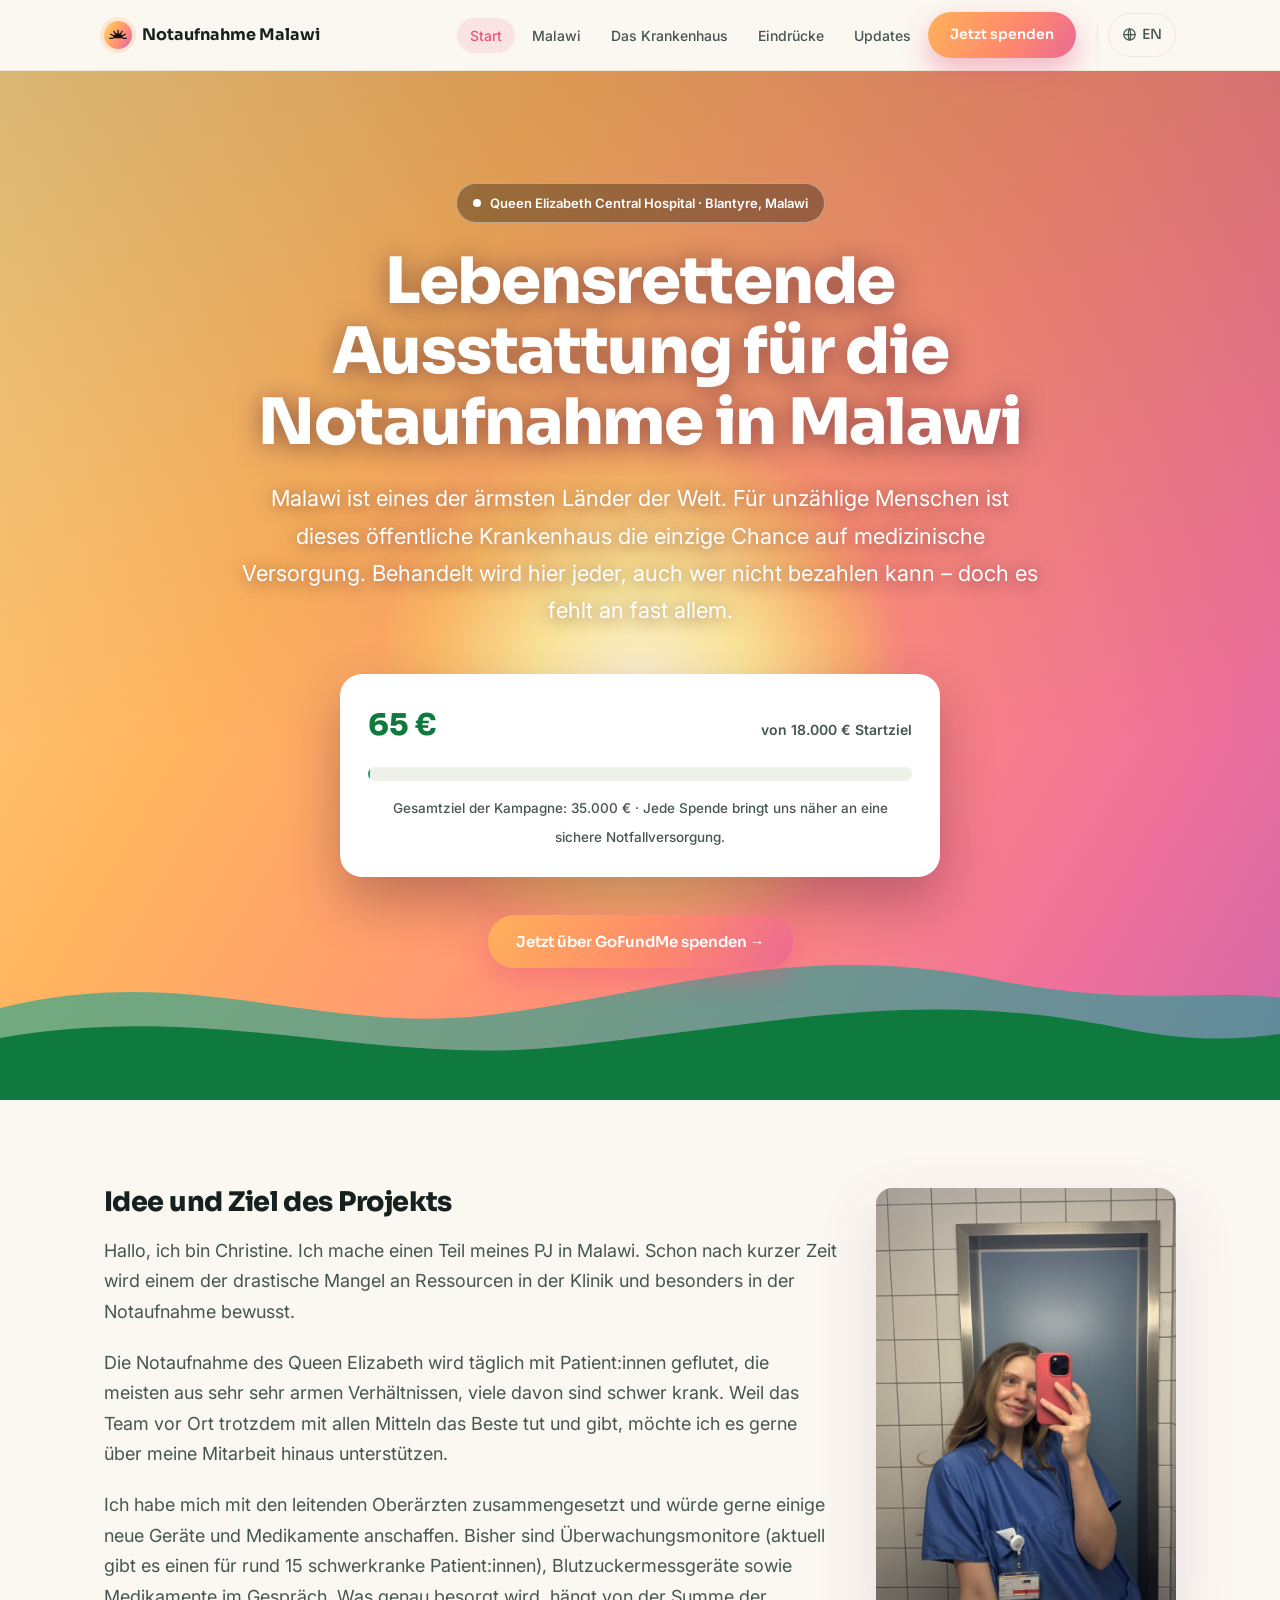
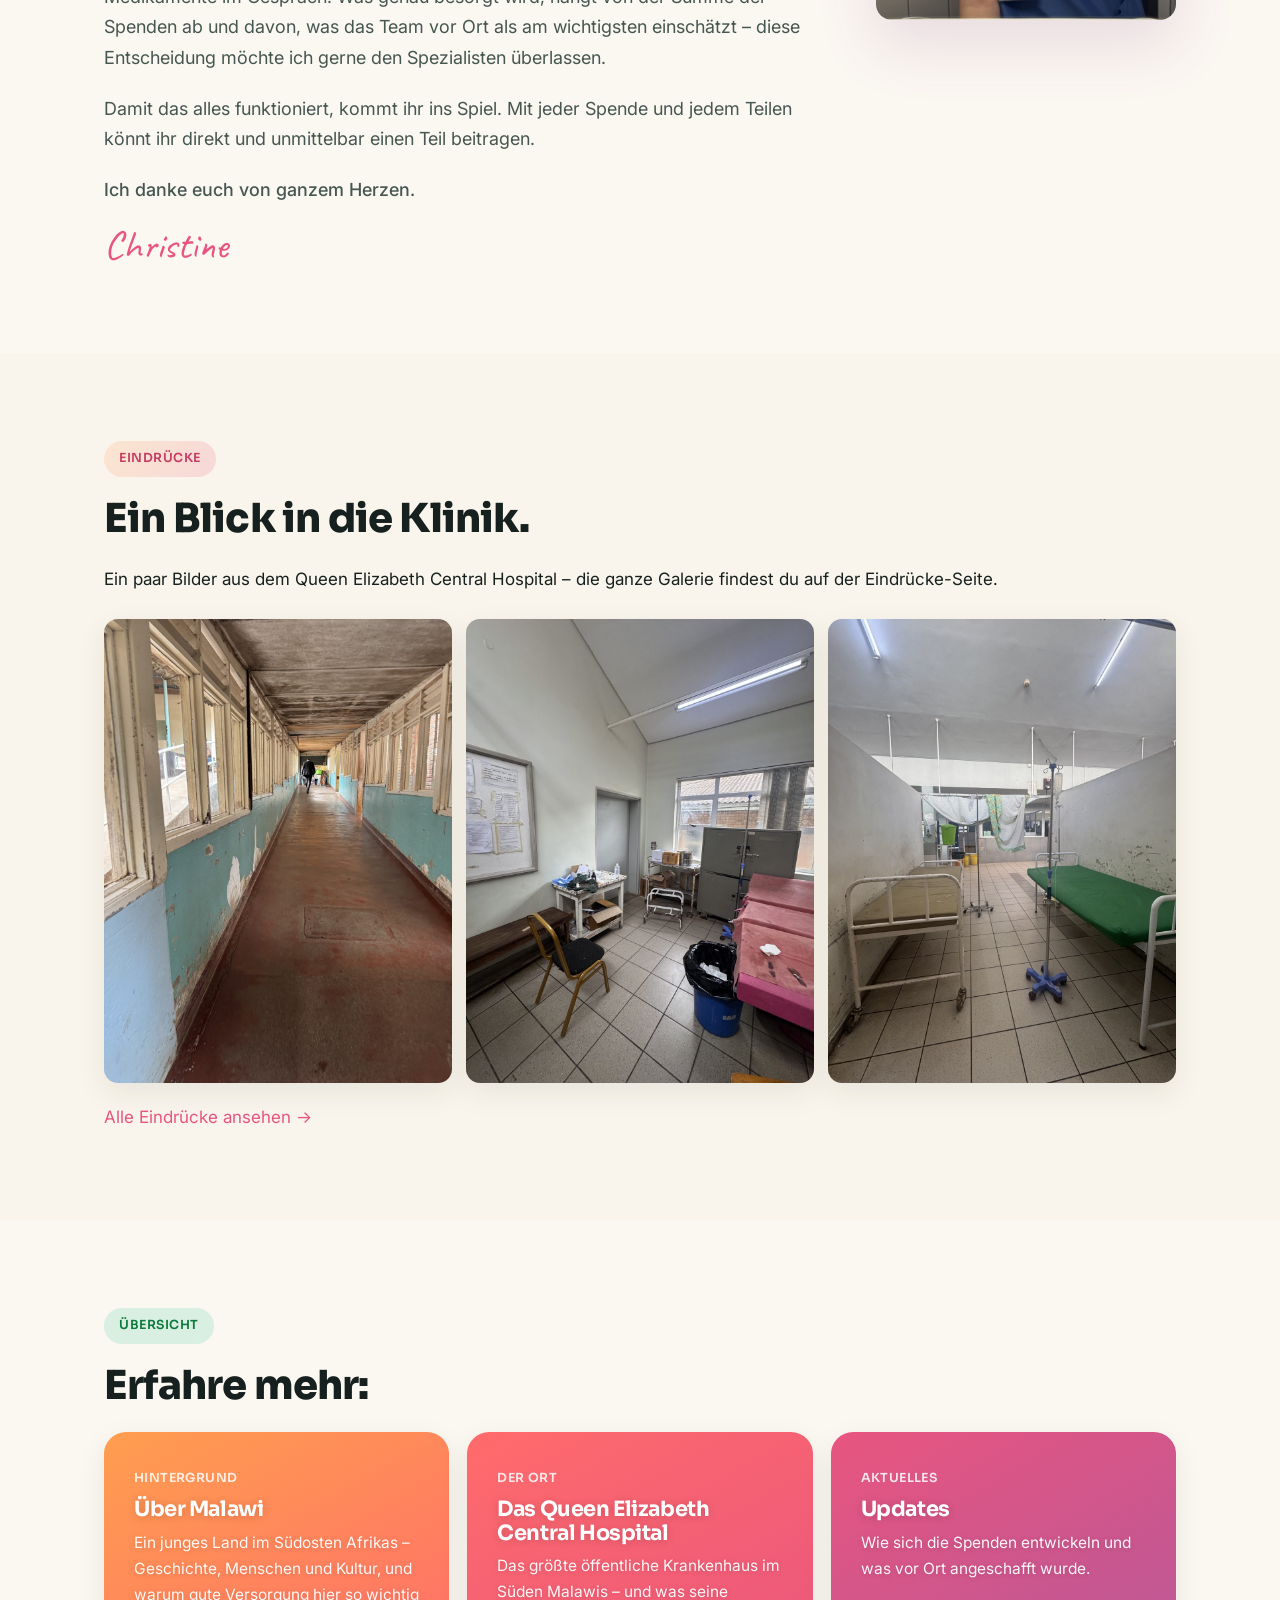
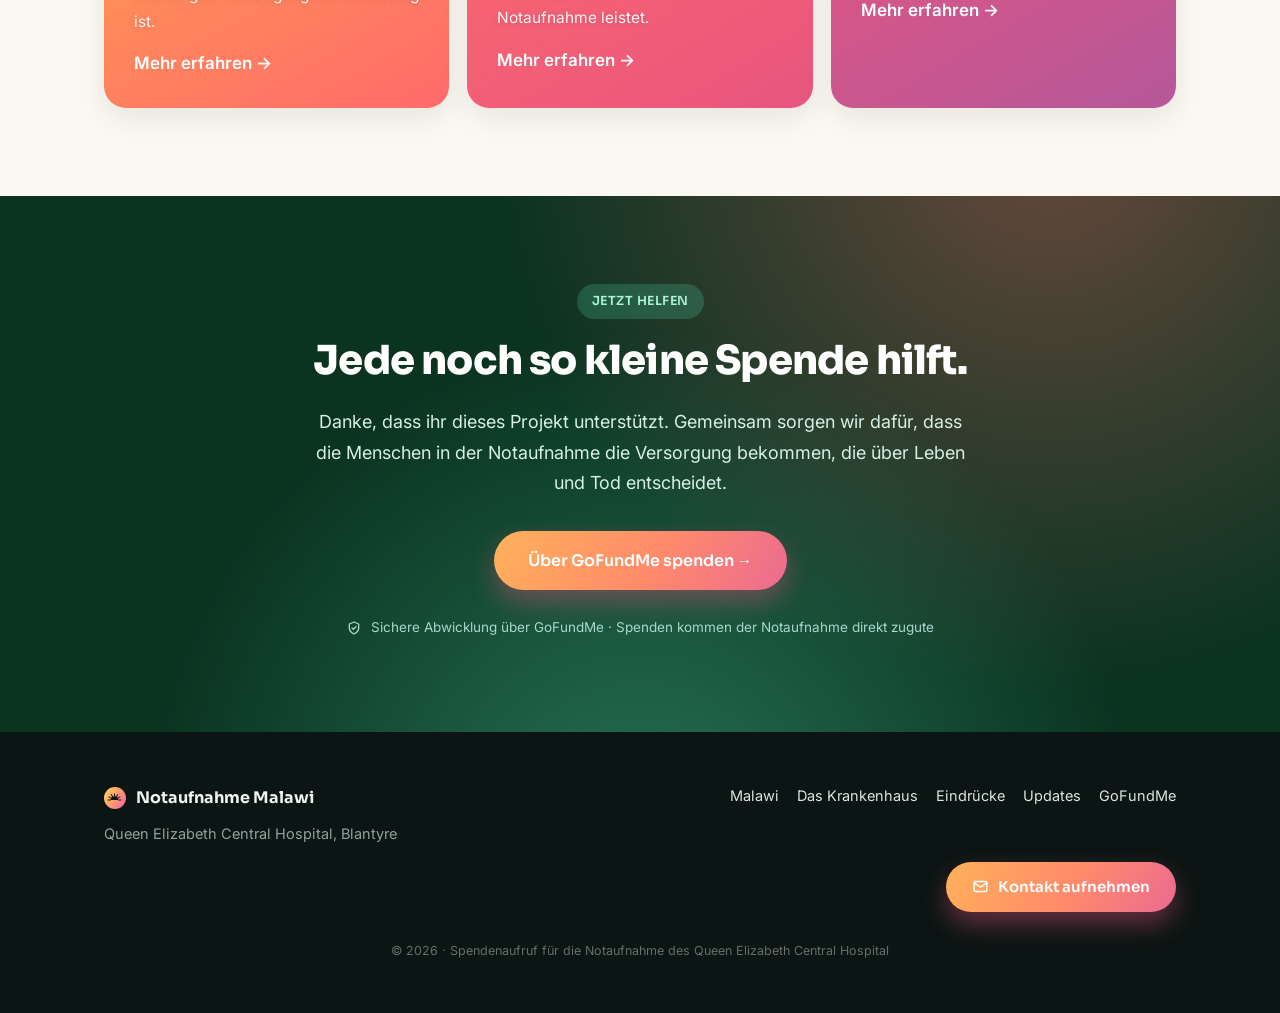
==== index.html @ f07d41a8 "Update index.html" ====
<!DOCTYPE html>
<html lang="de">
<head>
<meta charset="UTF-8">
<meta name="viewport" content="width=device-width, initial-scale=1.0">
<title>Notaufnahme Malawi – Spendenaufruf für das Queen Elizabeth Central Hospital</title>
<meta name="description" content="Spendenaufruf für lebensrettende Ausstattung der Notaufnahme am Queen Elizabeth Central Hospital in Blantyre, Malawi.">
<meta property="og:type" content="website">
<meta property="og:site_name" content="Notaufnahme Malawi">
<meta property="og:title" content="Notaufnahme Malawi – Spendenaufruf für das Queen Elizabeth Central Hospital">
<meta property="og:description" content="Spendenaufruf für lebensrettende Ausstattung der Notaufnahme am Queen Elizabeth Central Hospital in Blantyre, Malawi.">
<meta property="og:url" content="https://chrisbicode.github.io/Malawi-Emergency-departement/index.html">
<meta property="og:image" content="https://chrisbicode.github.io/Malawi-Emergency-departement/share.jpg">
<meta property="og:image:width" content="1200">
<meta property="og:image:height" content="630">
<meta property="og:image:alt" content="Notaufnahme des Queen Elizabeth Central Hospital in Malawi – Spendenaufruf">
<meta property="og:locale" content="de_DE">
<meta name="twitter:card" content="summary_large_image">
<meta name="twitter:title" content="Notaufnahme Malawi – Spendenaufruf für das Queen Elizabeth Central Hospital">
<meta name="twitter:description" content="Spendenaufruf für lebensrettende Ausstattung der Notaufnahme am Queen Elizabeth Central Hospital in Blantyre, Malawi.">
<meta name="twitter:image" content="https://chrisbicode.github.io/Malawi-Emergency-departement/share.jpg">
<link rel="preconnect" href="https://fonts.googleapis.com">
<link rel="preconnect" href="https://fonts.gstatic.com" crossorigin>
<link href="https://fonts.googleapis.com/css2?family=Sora:wght@400;500;600;700;800&family=Inter:wght@400;500;600&family=Caveat:wght@600;700&display=swap" rel="stylesheet">
<link rel="icon" href="sun.svg">
<link rel="stylesheet" href="style.css?v=12">
<style>.nav svg{width:26px;height:26px}.eyebrow .dot{width:8px;height:8px}svg{max-width:100%}.subhero{align-items:flex-start}.subhero h1{margin-bottom:12px}@media(min-width:601px){.subhero .wrap{padding-top:90px}}</style>
</head>
<body>

<!-- ============ HEADER ============ -->
<header class="site">
  <div class="wrap nav">
    <a class="brand" href="index.html"><span class="orb"></span> Notaufnahme&nbsp;Malawi</a>
    <button class="menu-toggle" aria-label="Menü"><span class="mbar" aria-hidden="true"></span></button>
    <ul id="navmenu">
      <li><a class="link active" href="index.html">Start</a></li>
      <li><a class="link" href="malawi.html">Malawi</a></li>
      <li><a class="link" href="krankenhaus.html">Das Krankenhaus</a></li>
      <li><a class="link" href="erfahrungen.html">Eindrücke</a></li>
      <li><a class="link" href="updates.html">Updates</a></li>
      <li><a href="https://www.gofundme.com/f/lebensrettende-ausstattung-fur-die-notaufnahme-in-malawi" target="_blank" rel="noopener" class="btn btn-primary">Jetzt spenden</a></li>
    </ul>
    <a class="link lang" href="en/index.html" aria-label="Switch to English"><svg viewBox="0 0 24 24" fill="none" stroke="currentColor" stroke-width="2" stroke-linecap="round" stroke-linejoin="round"><circle cx="12" cy="12" r="9"/><path d="M3 12h18M12 3c2.5 2.7 2.5 15.3 0 18M12 3c-2.5 2.7-2.5 15.3 0 18"/></svg> EN</a>
  </div>
</header>

<!-- ============ HERO ============ -->
<section class="hero hero-centered">
  <div class="sun"></div>
  <div class="scrim"></div>
  <div class="land">
    <svg viewBox="0 0 1440 180" preserveAspectRatio="none" xmlns="http://www.w3.org/2000/svg">
      <path d="M0,86 C220,38 360,116 560,92 C760,68 900,18 1120,58 C1280,86 1360,66 1440,76 L1440,180 L0,180 Z" fill="#15a394" opacity="0.6"/>
      <path d="M0,116 C240,78 420,146 640,124 C880,100 1040,66 1260,106 C1350,122 1400,116 1440,112 L1440,180 L0,180 Z" fill="#0f7a3d"/>
    </svg>
  </div>
  <div class="wrap">
    <span class="eyebrow"><span class="dot"></span> Queen Elizabeth Central Hospital · Blantyre, Malawi</span>
    <h1>Lebensrettende Ausstattung für die Notaufnahme in Malawi</h1>
    <p class="lead">Malawi ist eines der ärmsten Länder der Welt. Für unzählige Menschen ist dieses öffentliche Krankenhaus die einzige Chance auf medizinische Versorgung. Behandelt wird hier jeder, auch wer nicht bezahlen kann – doch es fehlt an fast allem.</p>

    <div class="progress-card">
      <div class="row">
        <span class="raised" id="raisedAmount">0 €</span>
        <span class="goal">von 18.000 € Startziel</span>
      </div>
      <div class="bar"><span id="bar"></span></div>
      <small>Gesamtziel der Kampagne: 35.000 € · Jede Spende bringt uns näher an eine sichere Notfallversorgung.</small>
    </div>

    <div class="cta">
      <a href="https://www.gofundme.com/f/lebensrettende-ausstattung-fur-die-notaufnahme-in-malawi" target="_blank" rel="noopener" class="btn btn-primary">Jetzt über GoFundMe spenden →</a>
    </div>
  </div>
</section>

<!-- ============ WORUM ES GEHT ============ -->
<section>
  <div class="wrap intro-2col">
    <div class="intro-text">
      <h2 class="title" style="font-size:clamp(21px,2.4vw,27px);margin-bottom:18px">Idee und Ziel des Projekts</h2>
      <div class="prose">
        <p>Hallo, ich bin Christine. Ich mache einen Teil meines PJ in Malawi. Schon nach kurzer Zeit wird einem der drastische Mangel an Ressourcen in der Klinik und besonders in der Notaufnahme bewusst.</p>
        <p>Die Notaufnahme des Queen Elizabeth wird täglich mit Patient:innen geflutet, die meisten aus sehr sehr armen Verhältnissen, viele davon sind schwer krank. Weil das Team vor Ort trotzdem mit allen Mitteln das Beste tut und gibt, möchte ich es gerne über meine Mitarbeit hinaus unterstützen.</p>
        <p>Ich habe mich mit den leitenden Oberärzten zusammengesetzt und würde gerne einige neue Geräte und Medikamente anschaffen. Bisher sind Überwachungsmonitore (aktuell gibt es einen für rund 15 schwerkranke Patient:innen), Blutzuckermessgeräte sowie Medikamente im Gespräch. Was genau besorgt wird, hängt von der Summe der Spenden ab und davon, was das Team vor Ort als am wichtigsten einschätzt – diese Entscheidung möchte ich gerne den Spezialisten überlassen.</p>
        <p>Damit das alles funktioniert, kommt ihr ins Spiel. Mit jeder Spende und jedem Teilen könnt ihr direkt und unmittelbar einen Teil beitragen.</p>
        <p class="danke">Ich danke euch von ganzem Herzen.</p>
        <div class="signature">Christine</div>
      </div>
    </div>
    <div class="intro-photo">
      <img src="christine.jpg" alt="Christine in Arbeitskleidung im Krankenhaus">
    </div>
  </div>
</section>

<!-- ============ EINDRÜCKE-VORSCHAU ============ -->
<section class="alt">
  <div class="wrap">
    <span class="label sun">Eindrücke</span>
    <h2 class="title">Ein Blick in die Klinik.</h2>
    <p class="prose" style="margin-bottom:26px">Ein paar Bilder aus dem Queen Elizabeth Central Hospital – die ganze Galerie findest du auf der Eindrücke-Seite.</p>
    <a class="preview-grid" href="erfahrungen.html" aria-label="Zur Eindrücke-Seite">
      <img src="foto1-flur.jpg" alt="Flur der Klinik">
      <img src="foto2-behandlungsraum.jpg" alt="Trauma-Raum">
      <img src="foto3-station.jpg" alt="Behandlungsplätze">
      <img class="pv-m" src="foto4-bett.jpg" alt="Behandlungsplatz mit Infusionsständern">
    </a>
    <p class="prose" style="margin-top:20px"><a href="erfahrungen.html">Alle Eindrücke ansehen →</a></p>
  </div>
</section>

<!-- ============ MEHR ERFAHREN (NAV) ============ -->
<section>
  <div class="wrap">
    <span class="label grn">Übersicht</span>
    <h2 class="title">Erfahre mehr:</h2>
    <div class="cards">
      <a class="navcard" href="malawi.html">
        <span class="tag">Hintergrund</span>
        <h3>Über Malawi</h3>
        <p>Ein junges Land im Südosten Afrikas – Geschichte, Menschen und Kultur, und warum gute Versorgung hier so wichtig ist.</p>
        <span class="go">Mehr erfahren →</span>
      </a>
      <a class="navcard" href="krankenhaus.html">
        <span class="tag">Der Ort</span>
        <h3>Das Queen Elizabeth Central Hospital</h3>
        <p>Das größte öffentliche Krankenhaus im Süden Malawis – und was seine Notaufnahme leistet.</p>
        <span class="go">Mehr erfahren →</span>
      </a>
      <a class="navcard" href="updates.html">
        <span class="tag">Aktuelles</span>
        <h3>Updates</h3>
        <p>Wie sich die Spenden entwickeln und was vor Ort angeschafft wurde.</p>
        <span class="go">Mehr erfahren →</span>
      </a>
    </div>
  </div>
</section>

<!-- ============ SPENDEN ============ -->
<section class="donate" id="spenden">
  <div class="wrap">
    <span class="label grn">Jetzt helfen</span>
    <h2 class="title" style="text-align:center">Jede noch so kleine Spende hilft.</h2>
    <div class="prose">
      <p>Danke, dass ihr dieses Projekt unterstützt. Gemeinsam sorgen wir dafür, dass die Menschen in der Notaufnahme die Versorgung bekommen, die über Leben und Tod entscheidet.</p>
    </div>
    <div style="margin-top:32px">
      <a href="https://www.gofundme.com/f/lebensrettende-ausstattung-fur-die-notaufnahme-in-malawi" target="_blank" rel="noopener" class="btn btn-primary" style="font-size:16px;padding:16px 34px">Über GoFundMe spenden →</a>
    </div>
    <div class="trust"><svg width="24" height="24" viewBox="0 0 24 24" fill="none" stroke="currentColor" stroke-width="2" stroke-linecap="round" stroke-linejoin="round"><path d="M12 3l7 3v6c0 4-3 7-7 9-4-2-7-5-7-9V6l7-3Z"/><path d="M9 12l2 2 4-4"/></svg> Sichere Abwicklung über GoFundMe · Spenden kommen der Notaufnahme direkt zugute</div>
  </div>
</section>

<!-- ============ FOOTER ============ -->
<footer class="site">
  <div class="wrap fgrid">
    <div>
      <div class="brand" style="color:#eef4f1;margin-bottom:10px"><span class="orb" style="width:22px;height:22px"></span> Notaufnahme Malawi</div>
      Queen Elizabeth Central Hospital, Blantyre
    </div>
    <div class="fnav">
      <a href="malawi.html">Malawi</a>
      <a href="krankenhaus.html">Das Krankenhaus</a>
      <a href="erfahrungen.html">Eindrücke</a>
      <a href="updates.html">Updates</a>
      <a href="https://www.gofundme.com/f/lebensrettende-ausstattung-fur-die-notaufnahme-in-malawi" target="_blank" rel="noopener">GoFundMe</a>
    </div>
  </div>
      <div class="wrap fcontact">
      <a class="btn btn-primary" href="mailto:chbie115@uni-duesseldorf.de" style="padding:12px 26px"><svg viewBox="0 0 24 24" width="17" height="17" fill="none" stroke="currentColor" stroke-width="2" stroke-linecap="round" stroke-linejoin="round"><rect x="3" y="5" width="18" height="14" rx="2"/><path d="M3 7l9 6 9-6"/></svg> Kontakt aufnehmen</a>
    </div>
    <div class="wrap center" style="margin-top:28px;color:#5f716b;font-size:12.5px">© <span id="year"></span> · Spendenaufruf für die Notaufnahme des Queen Elizabeth Central Hospital</div>
</footer>

<script>
  // ==== SPENDENSTAND hier aktualisieren ====
  const SPENDENZIEL = 18000;   // Startziel in Euro
  const SPENDENSTAND = 65;      // <-- aktuellen Stand eintragen, z. B. 4200
</script>
<script src="script.js?v=12"></script>
</body>
</html>
---- style.css ----
/* =========================================================
   Gemeinsames Stylesheet – Spendenaufruf Notaufnahme Malawi
   ========================================================= */
:root{
  --sun-1:#ffd166; --sun-2:#ff9e4f; --sun-3:#ff6b6b; --sun-4:#e8557f; --sun-5:#c94f97;
  --green-1:#0f7a3d; --green-2:#15a394; --green-3:#4ecca3; --green-ink:#0a3320;
  --ink:#16211f; --muted:#465651; --paper:#fbf7f1; --card:#ffffff; --line:#efe6d8;
  --sunset:linear-gradient(120deg,#ffd987 0%,#ffb45f 30%,#ff8f78 60%,#f0729a 84%,#d066a6 100%);
  --sunset-soft:linear-gradient(120deg,#ffb15a,#ff8a6b 55%,#ec6a92);
  --grad-green:linear-gradient(120deg,#0f7a3d,#15a394 60%,#4ecca3);
  --radius:22px;
  --shadow:0 24px 60px rgba(139,75,143,.16);
  --shadow-sm:0 10px 30px rgba(18,33,31,.08);
  --maxw:1120px;
}
*{box-sizing:border-box;margin:0;padding:0}
html{scroll-behavior:smooth}
body{font-family:'Inter',system-ui,sans-serif;color:var(--ink);background:var(--paper);line-height:1.7;font-size:17px;-webkit-font-smoothing:antialiased;overflow-x:hidden}
h1,h2,h3{font-family:'Sora',sans-serif;font-weight:700;line-height:1.1;letter-spacing:-.02em}
a{color:var(--sun-4);text-decoration:none}
.wrap{max-width:var(--maxw);margin:0 auto;padding:0 24px}

.btn{display:inline-flex;align-items:center;gap:9px;font-family:'Sora';font-weight:600;font-size:15px;border:none;cursor:pointer;border-radius:999px;padding:14px 28px;transition:transform .15s ease,box-shadow .2s ease;text-decoration:none}
.btn-primary{background:var(--sunset-soft);color:#fff;box-shadow:0 12px 26px rgba(232,85,127,.4)}
.btn-primary:hover{transform:translateY(-2px);box-shadow:0 18px 34px rgba(232,85,127,.5)}
.btn-green{background:var(--grad-green);color:#fff;box-shadow:0 12px 26px rgba(15,122,61,.35)}
.btn-green:hover{transform:translateY(-2px)}
.btn-ghost{background:rgba(0,0,0,.22);color:#fff;border:1.5px solid rgba(255,255,255,.6);backdrop-filter:blur(6px)}
.btn-ghost:hover{background:rgba(0,0,0,.34)}
.btn-outline{background:#fff;color:var(--green-1);border:1.5px solid var(--line)}
.btn-outline:hover{transform:translateY(-2px);box-shadow:var(--shadow-sm)}

/* ---------- Header / Nav ---------- */
header.site{position:sticky;top:0;z-index:60;background:rgba(251,247,241,.85);backdrop-filter:blur(14px);border-bottom:1px solid rgba(239,230,216,.9)}
.nav{display:flex;align-items:center;gap:10px;height:70px}
.brand{display:flex;align-items:center;gap:10px;font-family:'Sora';font-weight:700;font-size:16px;color:var(--ink);margin-right:auto}
.nav .lang{order:5}
.brand .orb{width:28px;height:28px;border-radius:50%;background:url("sun.svg") center/78% no-repeat, var(--sunset);box-shadow:0 0 0 4px rgba(255,158,79,.18)}
.nav ul{display:flex;gap:4px;list-style:none;align-items:center}
.nav a.link{font-size:14px;font-weight:500;color:var(--muted);padding:9px 13px;border-radius:999px;transition:.2s}
.nav a.link:hover{color:var(--ink);background:rgba(255,158,79,.14)}
.nav a.link.active{color:var(--sun-4);background:rgba(232,85,127,.12)}
.nav .btn{padding:11px 22px;font-size:14px}
.nav .lang{display:inline-flex;align-items:center;gap:5px;border:1px solid var(--line);border-radius:999px;padding:7px 12px;font-family:'Sora';font-weight:600;font-size:13px;color:var(--muted);text-decoration:none;transition:.2s}
.nav .lang svg{width:15px;height:15px}
.nav .lang:hover{color:var(--ink);background:rgba(255,158,79,.1)}
/* Mobile menu */
.menu-toggle{display:none;background:none;border:none;cursor:pointer;padding:8px;color:var(--ink)}
.menu-toggle svg{width:26px;height:26px}
@media(max-width:900px){
  .menu-toggle{display:inline-flex}
  .nav ul{position:absolute;top:70px;left:0;right:0;flex-direction:column;align-items:stretch;gap:2px;background:var(--paper);border-bottom:1px solid var(--line);padding:12px 16px;box-shadow:var(--shadow-sm);display:none}
  .nav ul.open{display:flex}
  .nav ul li{width:100%}
  .nav a.link{display:block;padding:12px 14px}
  .nav .btn{width:100%;justify-content:center;margin-top:6px}
}

/* ---------- Hero (Landing) ---------- */
.hero{position:relative;padding:112px 0 132px;overflow:hidden;color:#fff}
.hero::before{content:"";position:absolute;inset:0;background:var(--sunset);z-index:-4}
.hero .sun{position:absolute;left:50%;top:60%;transform:translate(-50%,-50%);width:540px;height:540px;border-radius:50%;background:radial-gradient(circle,#fff6d8 0%,#ffe89b 28%,rgba(255,209,102,.5) 55%,rgba(255,209,102,0) 70%);z-index:-3;filter:blur(2px)}
.hero .scrim{position:absolute;inset:0;z-index:-2;background:linear-gradient(180deg,rgba(20,8,18,.16) 0%,rgba(20,8,18,.06) 40%,rgba(20,8,18,0) 66%)}
.hero .land{position:absolute;left:0;right:0;bottom:-2px;height:180px;z-index:-1}
.hero .land svg{width:100%;height:100%;display:block}
.hero .wrap{position:relative}
.eyebrow{display:inline-flex;align-items:center;gap:9px;background:rgba(0,0,0,.32);border:1px solid rgba(255,255,255,.4);backdrop-filter:blur(6px);padding:8px 16px;border-radius:999px;font-size:13px;font-weight:600;margin-bottom:24px}
.eyebrow .dot{width:8px;height:8px;border-radius:50%;background:#fff}
.hero h1{font-size:clamp(36px,5.6vw,64px);font-weight:800;max-width:16ch;margin-bottom:22px;text-shadow:0 3px 26px rgba(60,15,40,.55)}
.hero p.lead{font-size:clamp(18px,2.1vw,22px);max-width:57ch;color:#fff;font-weight:400;text-shadow:0 2px 16px rgba(60,15,40,.5)}
.hero .cta{margin-top:38px;display:flex;gap:14px;flex-wrap:wrap}

/* Zentrierte Variante (Landing) */
.hero-centered .wrap{text-align:center;display:flex;flex-direction:column;align-items:center}
.hero-centered h1{margin-left:auto;margin-right:auto}
.hero-centered p.lead{margin-left:auto;margin-right:auto}
.hero-centered .progress-card{margin-left:auto;margin-right:auto}
.hero-centered .cta{justify-content:center}

/* ---------- Top-Balken: einheitliche Höhe auf allen Seiten ---------- */
.subhero{position:relative;overflow:hidden;color:#fff;padding:0;height:300px;display:flex;align-items:center}
.subhero::before{content:"";position:absolute;inset:0;background:var(--sunset);z-index:-3}
.subhero .scrim{position:absolute;inset:0;z-index:-2;background:linear-gradient(180deg,rgba(30,10,25,.22),rgba(30,10,25,.08))}
@media(max-width:600px){ .subhero{height:auto;min-height:240px;padding:52px 0} }

/* Landing-Balken: zentriert, mit Eyebrow */
.lp-hero .wrap{text-align:center;display:flex;flex-direction:column;align-items:center}
.lp-hero h1{max-width:22ch}
.lp-hero p{margin-left:auto;margin-right:auto}

/* Spendenstand direkt unter dem Balken */
.lp-donate{padding:44px 0 8px}
.lp-donate .progress-card{margin:0 auto;border:1px solid var(--line);box-shadow:var(--shadow-sm)}
.lp-donate .cta{margin-top:22px}
.subhero .wrap{position:relative}
.subhero h1{font-size:clamp(30px,4.6vw,48px);font-weight:800;max-width:20ch;margin-bottom:14px;text-shadow:0 3px 22px rgba(60,15,40,.55)}
.subhero p{max-width:60ch;font-size:clamp(17px,2vw,20px);text-shadow:0 2px 14px rgba(60,15,40,.5)}
.subhero .crumb{font-size:13px;font-weight:600;letter-spacing:.4px;text-transform:uppercase;opacity:.9;margin-bottom:14px;display:inline-block}

/* ---------- Fortschritts-Karte ---------- */
.progress-card{margin-top:44px;max-width:600px;background:#fff;border-radius:var(--radius);padding:26px 28px;box-shadow:0 24px 54px rgba(60,15,40,.32);color:var(--ink)}
.progress-card .row{display:flex;justify-content:space-between;align-items:baseline;gap:12px}
.progress-card .raised{font-family:'Sora';font-weight:800;font-size:30px;color:var(--green-1)}
.progress-card .goal{font-size:14px;font-weight:600;color:var(--muted)}
.bar{height:14px;background:#eef0ea;border-radius:999px;margin:16px 0 12px;overflow:hidden}
.bar>span{display:block;height:100%;width:0;border-radius:999px;background:var(--grad-green);transition:width 1.5s cubic-bezier(.22,1,.36,1)}
.progress-card small{font-size:13.5px;font-weight:500;color:var(--muted)}

/* ---------- Sections ---------- */
section{padding:88px 0;position:relative}
.label{display:inline-flex;align-items:center;gap:8px;font-family:'Sora';font-weight:600;font-size:12.5px;letter-spacing:.5px;text-transform:uppercase;padding:7px 15px;border-radius:999px;margin-bottom:20px}
.label.sun{color:#c53d63;background:linear-gradient(120deg,rgba(255,158,79,.18),rgba(232,85,127,.18))}
.label.grn{color:var(--green-1);background:rgba(78,204,163,.2)}
h2.title{font-size:clamp(27px,3.6vw,40px);font-weight:800;max-width:24ch;margin-bottom:24px;color:var(--ink)}
h3.sub{font-family:'Sora';font-size:21px;font-weight:700;margin:34px 0 12px;color:var(--ink)}
.prose p{margin-bottom:20px;max-width:68ch;color:var(--muted);font-size:18px}
.prose p.big{font-size:22px;color:var(--ink);font-weight:500}
.prose ul{margin:0 0 22px 0;padding-left:0;list-style:none;max-width:68ch}
.prose ul li{position:relative;padding-left:28px;margin-bottom:12px;color:var(--muted);font-size:17px}
.prose ul li::before{content:"";position:absolute;left:0;top:10px;width:9px;height:9px;border-radius:50%;background:var(--sunset-soft)}
.narrow{max-width:760px}

/* Zweispaltiges Textlayout (Überschrift links, Text rechts) */
.tc{display:grid;grid-template-columns:300px 1fr;gap:46px;align-items:start}
.tc-head{position:sticky;top:92px}
.tc-head .title{margin-bottom:0;font-size:clamp(24px,3vw,33px);max-width:none;overflow-wrap:break-word;hyphens:auto}
.tc .prose p:first-child{margin-top:0}
.tc.rev{grid-template-columns:1fr 300px}
.tc.rev .tc-head{order:2}
/* Nur im mobilen Design (dort wo auch das Hamburger-Menü kommt): Überschrift oben, gestapelt */
@media(max-width:900px){ .tc,.tc.rev{grid-template-columns:1fr;gap:14px} .tc-head{position:static} .tc.rev .tc-head{order:0} }

/* Einheitlicher, ruhiger Ton für getönte Abschnitte */
.alt,.band-peach,.band-green,.band-rose{background:#faf5ec}

/* Sanftes Einblenden der Abschnitte beim Scrollen */
.align-right .narrow{margin-left:auto;margin-right:0;text-align:right}
.align-right .label{margin-left:auto}
.align-left .narrow{margin-right:auto;text-align:left}
.align-right-center .narrow{margin-left:auto;margin-right:0;text-align:center}
.align-right-center .label{margin-left:auto;margin-right:auto;display:inline-flex}
@media(max-width:600px){ .align-right .narrow{text-align:left} }

/* Malawi-Animation (Weltkugel -> Nadel -> Zoom -> Landesumriss) */
.locator{display:grid;grid-template-columns:1fr 300px;gap:36px;align-items:center;margin-top:8px}
.locator .loc-text .title{margin-bottom:16px}
.loc-btn{margin-top:8px}
@media(max-width:820px){ .locator{grid-template-columns:1fr;gap:22px} .loc-stage{order:-1} }

.loc-stage{position:relative;width:300px;height:300px;margin:0 auto;cursor:pointer;overflow:hidden;border-radius:20px}
.loc-stage svg{position:absolute;inset:0;width:100%;height:100%;overflow:visible}

/* Echte Erdkugel; sanfter Zoom auf den Malawi-Punkt, Kugel bleibt sichtbar */
.globe{transform-origin:var(--mwx,186px) var(--mwy,174px);transition:transform 1.3s cubic-bezier(.5,0,.25,1)}
.locator.zoom .globe{transform:scale(2.3)}

.mwrap{position:absolute;inset:0;display:grid;place-items:center;pointer-events:none}
/* Umriss sitzt genau auf Malawis echter Position und bleibt dort */
.malawi{position:static;width:auto;height:70%;opacity:0;transform-origin:center;
  transform:translate(calc(var(--mwx,186px) - 150px), calc(var(--mwy,174px) - 150px)) scale(.2);
  transition:opacity .35s ease, transform 1.1s cubic-bezier(.3,.7,.2,1)}
.locator.reveal .malawi,
.locator.done .malawi{opacity:1;transform:translate(calc(var(--mwx,186px) - 150px), calc(var(--mwy,174px) - 150px)) scale(.3)}
.malawi path{fill:rgba(232,85,127,.18);stroke:#e8557f;stroke-width:5;stroke-linejoin:round;stroke-linecap:round;stroke-dasharray:1500;stroke-dashoffset:1500}
.locator.reveal .malawi path,
.locator.done .malawi path{animation:mw-draw 1s ease forwards}
@keyframes mw-draw{to{stroke-dashoffset:0}}
.mw-blantyre{fill:#ff6b6b;stroke:#fff;stroke-width:3;opacity:0}
.locator.reveal .mw-blantyre{animation:mw-pop .5s ease 1.5s forwards}
@keyframes mw-pop{from{opacity:0}to{opacity:1}}

/* sanftes „Atmen" der Kugel vor dem Start */
.locator:not(.running) .globe{animation:globe-breathe 4s ease-in-out infinite;transform-origin:150px 150px}
@keyframes globe-breathe{0%,100%{transform:scale(1)}50%{transform:scale(1.02)}}

@media(prefers-reduced-motion: reduce){
  .globe,.pin,.malawi,.malawi path{transition:none;animation:none}
  .locator .globe{opacity:0}
  .locator .malawi{opacity:1;transform:none}
  .malawi path{stroke-dashoffset:0}
}
@media(max-width:360px){ .loc-stage{width:280px;height:280px} }

/* Fakten-Karten (bunt) */
.facts{display:grid;grid-template-columns:repeat(3,1fr);gap:22px;margin-top:12px}
.fact{border-radius:var(--radius);padding:32px 28px;color:#fff;box-shadow:var(--shadow-sm);position:relative;overflow:hidden}
.fact:nth-child(3n+1){background:linear-gradient(150deg,#ff9e4f,#ff6b6b)}
.fact:nth-child(3n+2){background:linear-gradient(150deg,#ff6b6b,#e8557f)}
.fact:nth-child(3n+3){background:linear-gradient(150deg,#e8557f,#b5589a)}
.fact .num{font-family:'Sora';font-weight:800;font-size:46px;line-height:1;margin-bottom:10px;text-shadow:0 2px 10px rgba(0,0,0,.22)}
.fact p{font-size:15.5px;color:#fff;margin:0;text-shadow:0 1px 8px rgba(0,0,0,.28)}
@media(max-width:820px){ .facts{grid-template-columns:1fr} }
/* Zahlen als horizontale Leisten (in Spalten-Layout) */
.facts-col{grid-template-columns:1fr;gap:14px}
.facts-col .fact{display:flex;align-items:center;gap:22px;padding:22px 26px}
.facts-col .fact .num{margin-bottom:0;flex:none;min-width:74px;text-align:center}
.facts-col .fact p{flex:1}

/* Info-Karten (hell, für Fakten mit Label) */
.infogrid{display:grid;grid-template-columns:repeat(3,1fr);gap:14px;margin-top:14px}
.infocard{background:var(--card);border:1px solid var(--line);border-radius:16px;padding:18px 18px;box-shadow:var(--shadow-sm);transition:transform .15s ease}
.infocard:hover{transform:translateY(-3px)}
.infocard .ic-top{width:38px;height:38px;border-radius:11px;display:grid;place-items:center;background:linear-gradient(150deg,#ff9e4f,#e8557f);color:#fff;margin-bottom:12px}
.infocard .ic-top svg{width:20px;height:20px}
.infocard .k{font-family:'Sora';font-size:11.5px;font-weight:600;letter-spacing:.5px;text-transform:uppercase;color:var(--muted);margin-bottom:3px}
.infocard .v{font-size:16px;color:var(--ink);font-weight:600;line-height:1.3}
.infocard .v small{display:block;font-weight:400;font-size:13px;color:var(--muted);margin-top:3px}
@media(max-width:820px){ .infogrid{grid-template-columns:1fr 1fr} }
@media(max-width:520px){ .infogrid{grid-template-columns:1fr} }

/* Bedarf / Icon-Liste */
.needs{display:grid;grid-template-columns:repeat(2,1fr);gap:16px;margin-top:10px}
.need{display:flex;gap:16px;align-items:flex-start;background:var(--card);border:1px solid var(--line);border-radius:18px;padding:24px 26px;box-shadow:var(--shadow-sm);transition:transform .15s ease}
.need:hover{transform:translateY(-3px)}
.need .ic{flex:none;width:44px;height:44px;border-radius:13px;display:grid;place-items:center;background:var(--grad-green);color:#fff}
.need .ic svg{width:22px;height:22px}
.need p{margin:0;font-size:16px;color:var(--muted)}
.need strong{color:var(--ink)}
@media(max-width:820px){ .needs{grid-template-columns:1fr} }

/* Navigations-Karten (Landing -> Unterseiten) */
.cards{display:grid;grid-template-columns:repeat(3,1fr);gap:18px;margin-top:14px}
.navcard{display:block;border-radius:var(--radius);padding:30px;box-shadow:var(--shadow-sm);transition:transform .15s ease,box-shadow .2s ease;color:#fff;overflow:hidden}
.navcard:nth-child(3n+1){background:linear-gradient(150deg,#ff9e4f,#ff6b6b)}
.navcard:nth-child(3n+2){background:linear-gradient(150deg,#ff6b6b,#e8557f)}
.navcard:nth-child(3n+3){background:linear-gradient(150deg,#e8557f,#b5589a)}
.navcard:hover{transform:translateY(-4px);box-shadow:var(--shadow)}
.navcard .tag{font-family:'Sora';font-size:12.5px;font-weight:600;letter-spacing:.4px;text-transform:uppercase;color:rgba(255,255,255,.85)}
.navcard h3{font-family:'Sora';font-size:21px;font-weight:700;margin:8px 0 8px;color:#fff;text-shadow:0 1px 8px rgba(0,0,0,.18)}
.navcard p{color:rgba(255,255,255,.94);font-size:15.5px;margin:0;text-shadow:0 1px 6px rgba(0,0,0,.15)}
.navcard .go{display:inline-block;margin-top:14px;color:#fff;font-weight:600}
@media(max-width:820px){ .cards{grid-template-columns:1fr} }

/* Fotos */
/* Eindrücke-Vorschau (Startseite) */
.preview-grid{display:grid;grid-template-columns:repeat(3,1fr);gap:14px;margin-top:6px}
.preview-grid img{width:100%;aspect-ratio:3/4;object-fit:cover;border-radius:14px;box-shadow:var(--shadow-sm);transition:transform .18s ease}
.preview-grid:hover img{transform:translateY(-2px)}
@media(max-width:600px){ .preview-grid{grid-template-columns:1fr 1fr} }

/* Intro mit Foto (Startseite) */
.intro-2col{display:grid;grid-template-columns:1fr 300px;gap:38px;align-items:start}
.intro-photo img{width:100%;border-radius:16px;box-shadow:var(--shadow);display:block}
.intro-photo figcaption{margin-top:8px;font-size:13px;color:var(--muted);text-align:center}
@media(max-width:820px){ .intro-2col{grid-template-columns:1fr} .intro-photo{max-width:280px;margin:0 auto} }
.signature{font-family:'Caveat',cursive;font-size:40px;line-height:1;color:var(--sun-4);margin-top:8px}
.danke{font-size:19px;color:var(--ink);font-weight:500;margin-top:6px}

/* Einzelnes Feature-Foto (z. B. Krankenhaus) */
.feature-photo{margin:6px 0 30px}
.feature-photo img{width:100%;max-height:440px;object-fit:cover;border-radius:var(--radius);box-shadow:var(--shadow);display:block}
.feature-photo figcaption{margin-top:10px;font-size:14px;color:var(--muted);text-align:center}

/* Hinweis über der Galerie */
.gallery-note{background:#fff;border:1px solid var(--line);border-radius:12px;padding:14px 18px;margin:2px 0 22px;font-size:15px;color:var(--muted);display:flex;gap:11px;align-items:flex-start;line-height:1.6}
.gallery-note svg{flex:none;width:20px;height:20px;color:var(--sun-4);margin-top:2px}

/* Bilder-Karussell (Eindrücke) */
.carousel{max-width:840px;margin:6px auto 0}
.car-viewport{position:relative;border-radius:20px;overflow:hidden;border:1px solid var(--line);box-shadow:var(--shadow)}
.car-track{display:flex;transition:transform .45s cubic-bezier(.4,0,.2,1)}
.slide{min-width:100%;margin:0;display:flex;flex-direction:column}
.slide img{width:100%;height:min(70vh,560px);object-fit:cover;display:block}
.slide.fit img{object-fit:contain;background:#f1ece2}
.slide figcaption{background:#fff;color:var(--muted);font-size:15.5px;line-height:1.5;text-align:center;padding:16px 22px 20px;border-top:1px solid var(--line)}
.car-nav{position:absolute;top:calc(min(70vh,560px) / 2);transform:translateY(-50%);width:46px;height:46px;border-radius:50%;border:none;cursor:pointer;
  background:rgba(255,255,255,.9);color:#16211f;display:grid;place-items:center;box-shadow:0 6px 16px rgba(0,0,0,.28);transition:background .15s ease,transform .15s ease}
.car-nav:hover{background:#fff;transform:translateY(-50%) scale(1.06)}
.car-nav.prev{left:14px}
.car-nav.next{right:14px}
.car-dots{display:flex;justify-content:center;gap:9px;margin-top:16px}
.car-dot{width:10px;height:10px;border-radius:50%;border:none;cursor:pointer;background:var(--line);padding:0;transition:background .2s ease,transform .2s ease}
.car-dot.active{background:var(--sun-4);transform:scale(1.25)}
@media(max-width:600px){ .car-nav{width:40px;height:40px} }

.gallery{display:grid;grid-template-columns:repeat(4,1fr);gap:18px;margin-top:10px}
.shot{margin:0}
.shot img{width:100%;aspect-ratio:3/4;object-fit:cover;border-radius:16px;box-shadow:var(--shadow-sm);display:block;transition:transform .2s ease}
.shot:hover img{transform:translateY(-3px)}
.shot figcaption{margin-top:9px;font-size:13.5px;color:var(--muted);line-height:1.45}
.ph{aspect-ratio:4/3;border-radius:18px;display:flex;flex-direction:column;align-items:center;justify-content:center;text-align:center;padding:16px;color:#b0785a;background:linear-gradient(150deg,#fff3e6,#ffe9ef);border:1.5px dashed #f2c9b0;font-weight:600;font-size:13px}
.ph svg{width:32px;height:32px;margin-bottom:10px;opacity:.65}
@media(max-width:820px){ .gallery{grid-template-columns:1fr 1fr} }

/* Projekt-/Zitat-Karte */
.project-card{background:var(--card);border:1px solid var(--line);border-radius:var(--radius);padding:44px;box-shadow:var(--shadow);position:relative;overflow:hidden}
.project-card::before{content:"";position:absolute;right:-70px;top:-70px;width:220px;height:220px;border-radius:50%;background:var(--sunset);opacity:.18}
@media(max-width:820px){ .project-card{padding:30px 24px} }
.quote{border-left:4px solid transparent;border-image:var(--sunset-soft) 1;padding:6px 0 6px 24px;margin:26px 0;font-size:20px;font-style:italic;color:var(--ink);max-width:64ch}

/* Timeline (Updates) */
.timeline{margin-top:20px;position:relative;padding-left:26px}
.timeline::before{content:"";position:absolute;left:6px;top:6px;bottom:6px;width:3px;border-radius:3px;background:linear-gradient(180deg,var(--sun-2),var(--sun-4),var(--green-2))}
.tl-item{position:relative;margin-bottom:30px}
.tl-item::before{content:"";position:absolute;left:-26px;top:4px;width:15px;height:15px;border-radius:50%;background:#fff;border:3px solid var(--sun-3);box-shadow:0 0 0 4px rgba(255,107,107,.14)}
.tl-item .date{font-family:'Sora';font-size:13px;font-weight:600;letter-spacing:.4px;text-transform:uppercase;color:var(--sun-4)}
.tl-item h3{font-family:'Sora';font-size:20px;font-weight:700;margin:4px 0 8px;color:var(--ink)}
.tl-item p{color:var(--muted);font-size:17px;margin:0 0 10px;max-width:66ch}
.tl-item img{max-width:100%;border-radius:14px;margin-top:6px;box-shadow:var(--shadow-sm)}
.empty{background:var(--card);border:1px dashed var(--line);border-radius:16px;padding:26px;color:var(--muted)}

/* Spenden CTA */
.donate{background:var(--green-ink);color:#fff;text-align:center;overflow:hidden}
.donate::before{content:"";position:absolute;inset:0;background:radial-gradient(circle at 50% 118%,rgba(78,204,163,.4),transparent 55%),radial-gradient(circle at 82% -12%,rgba(255,107,107,.38),transparent 46%);z-index:0}
.donate .wrap{position:relative;z-index:1}
.donate .label.grn{background:rgba(78,204,163,.24);color:#a9f3d6}
.donate h2{color:#fff;margin-left:auto;margin-right:auto}
.donate .prose{max-width:none}
.donate .prose p{color:#d7f0e5;margin:0 auto 20px;max-width:60ch}
.trust{display:inline-flex;align-items:center;gap:9px;font-size:13.5px;color:#a9d6cb;margin-top:26px}
.trust svg{width:16px;height:16px}

/* Quellen / Kleingedrucktes */
.sources{font-size:13.5px;color:#8a938f;max-width:70ch}
.sources a{color:#8a938f;text-decoration:underline}

/* Footer */
footer.site{background:#0b1513;color:#8fa39d;padding:52px 0;font-size:14.5px}
footer .fgrid{display:flex;justify-content:space-between;gap:28px;flex-wrap:wrap}
footer .fnav{display:flex;gap:18px;flex-wrap:wrap}
footer a{color:#d9e6e1}
footer .brand .orb{box-shadow:none}
.center{text-align:center}

/* ---- Feinschliff ---- */
/* Banner: Überschrift zentriert, mit reservierter Höhe -> gleiche, ruhige Platzierung ohne Springen */
@media(min-width:601px){
  .subhero{align-items:flex-start}
  .subhero .wrap{padding-top:92px}
  .subhero h1{margin-bottom:12px}
  .subhero p{margin-bottom:0}
}
/* Sprachumschalter: rechts außen, mit Abstand + feiner Trennlinie abgesetzt */
.nav .lang{margin-left:22px;position:relative}
.nav .lang::before{content:"";position:absolute;left:-12px;top:50%;transform:translateY(-50%);width:1px;height:22px;background:var(--line)}
@media(max-width:600px){ .nav .lang::before{display:none} }
/* ---- Mobile-Feinschliff ---- */
.fcontact{margin-top:16px;text-align:right}
.preview-grid .pv-m{display:none}
@media(max-width:600px){
  .hero{padding:48px 0 80px}
  .hero .cta{margin-top:22px}
  .progress-card{margin-top:24px;padding:20px 18px}
  footer .fgrid{flex-direction:column;gap:16px}
  footer .fnav{gap:10px 16px}
  .fcontact{text-align:center}
  .facts-col .fact{flex-direction:column;align-items:flex-start;gap:8px;padding:20px 20px}
  .facts-col .fact .num{min-width:0;text-align:left;font-size:38px}
  .preview-grid .pv-m{display:block}
}

/* Hamburger-Icon als gefüllte Balken (bulletproof, keine Linien/currentColor) */
.menu-toggle .mbar,.menu-toggle .mbar::before,.menu-toggle .mbar::after{content:"";display:block;width:24px;height:3px;border-radius:2px;background:#16211f}
.menu-toggle .mbar{position:relative}
.menu-toggle .mbar::before{position:absolute;left:0;top:-8px}
.menu-toggle .mbar::after{position:absolute;left:0;top:8px}
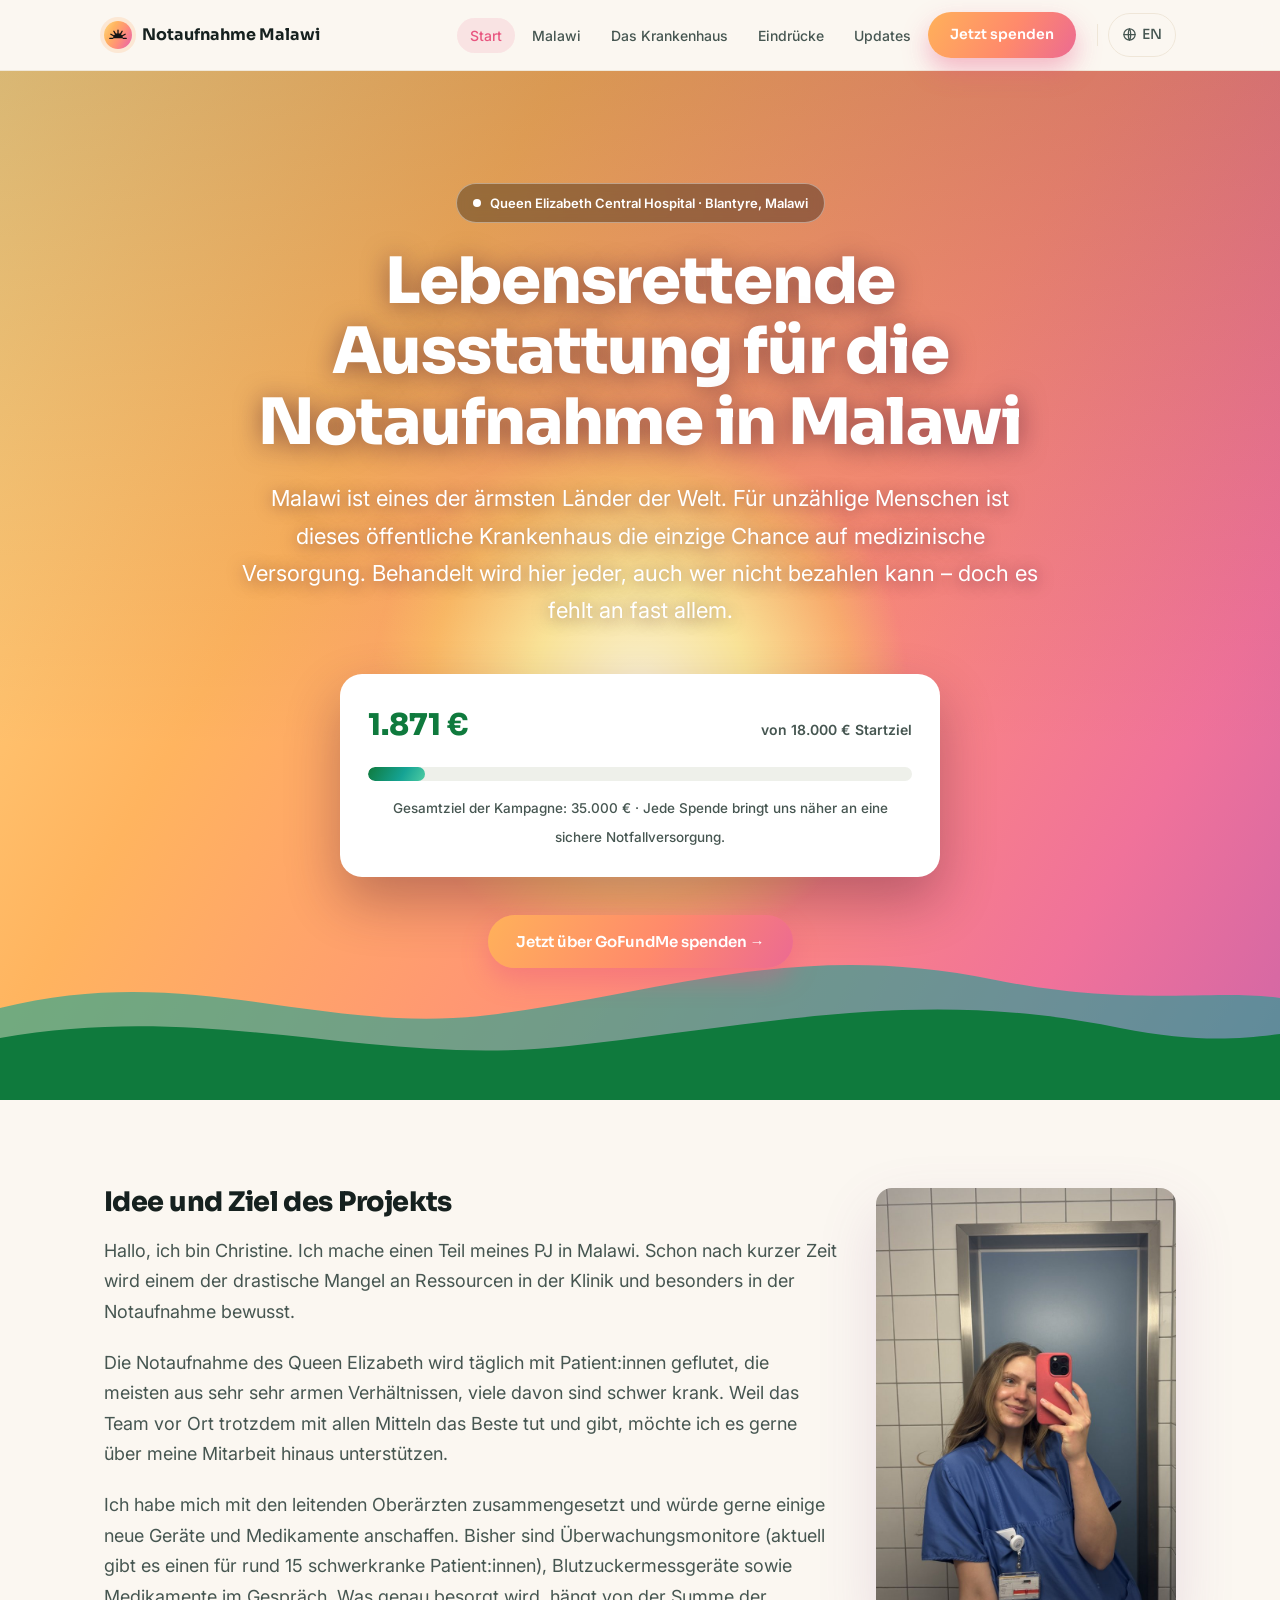
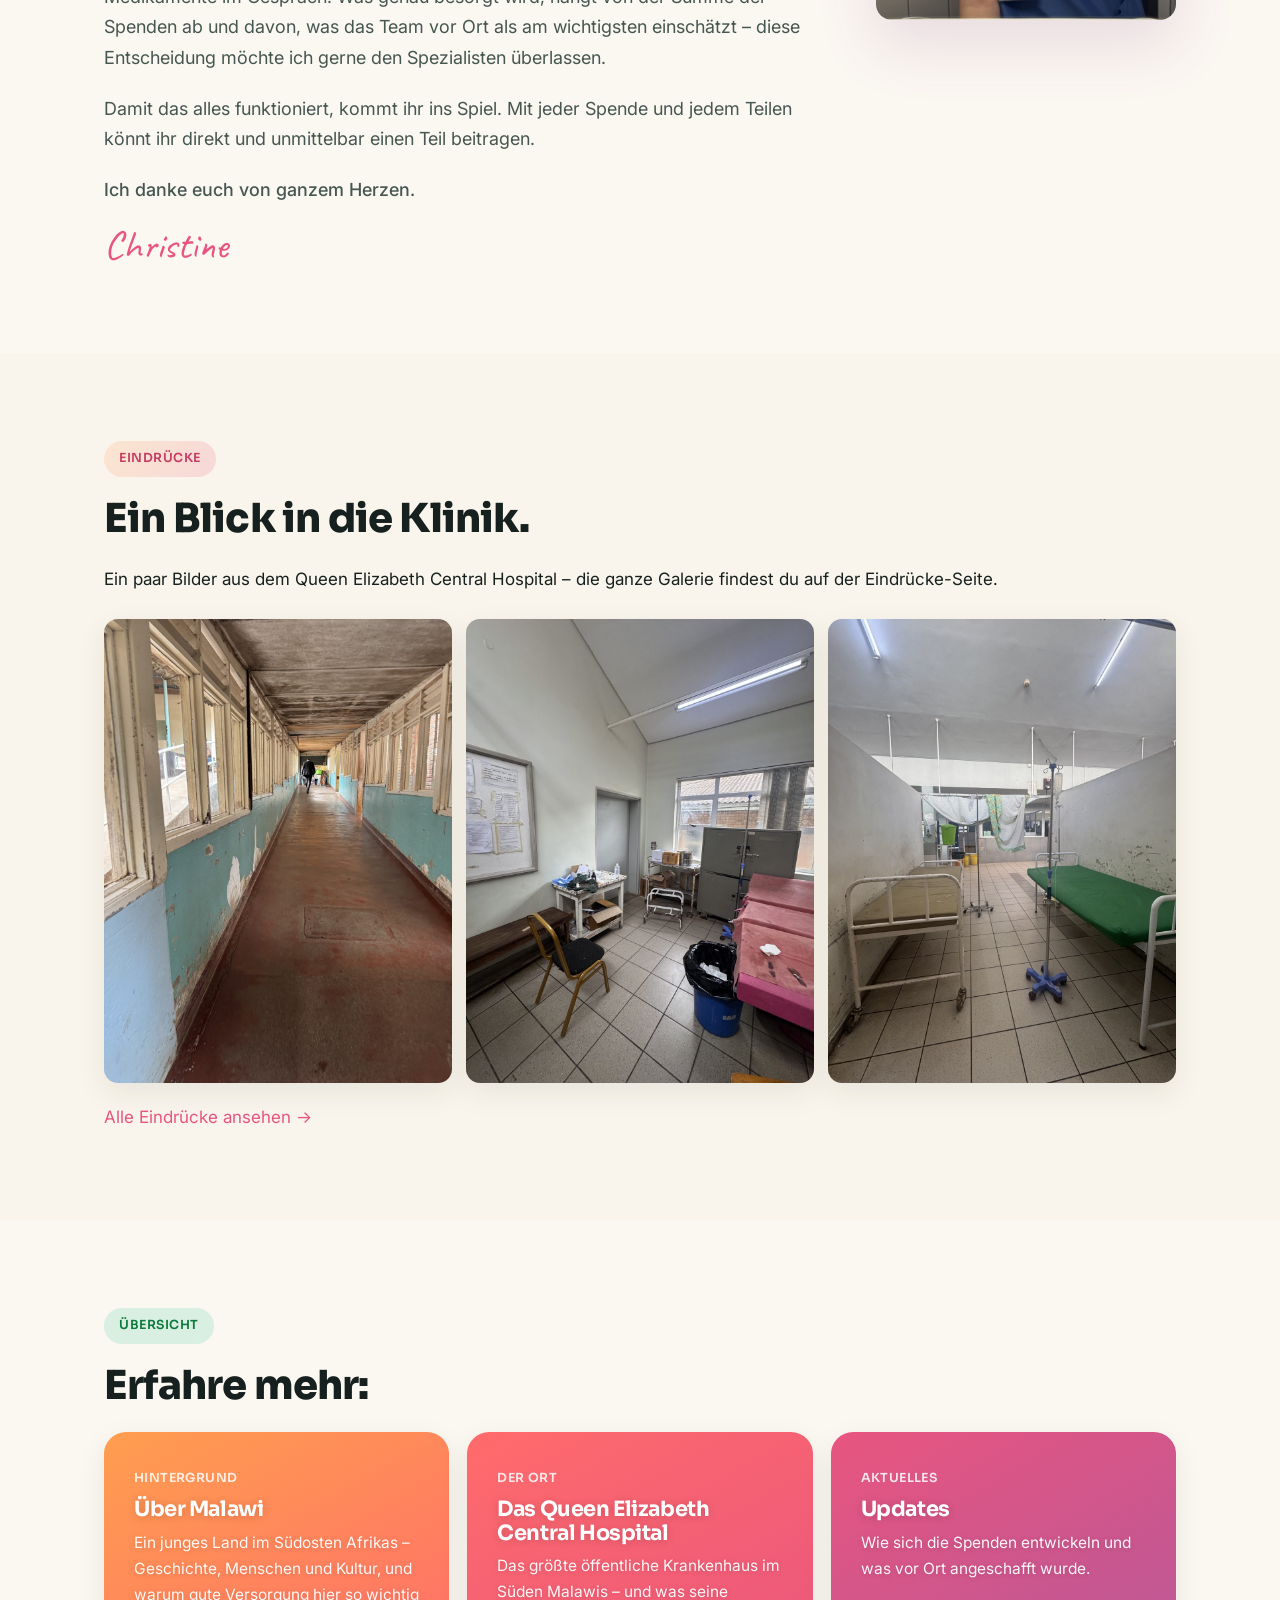
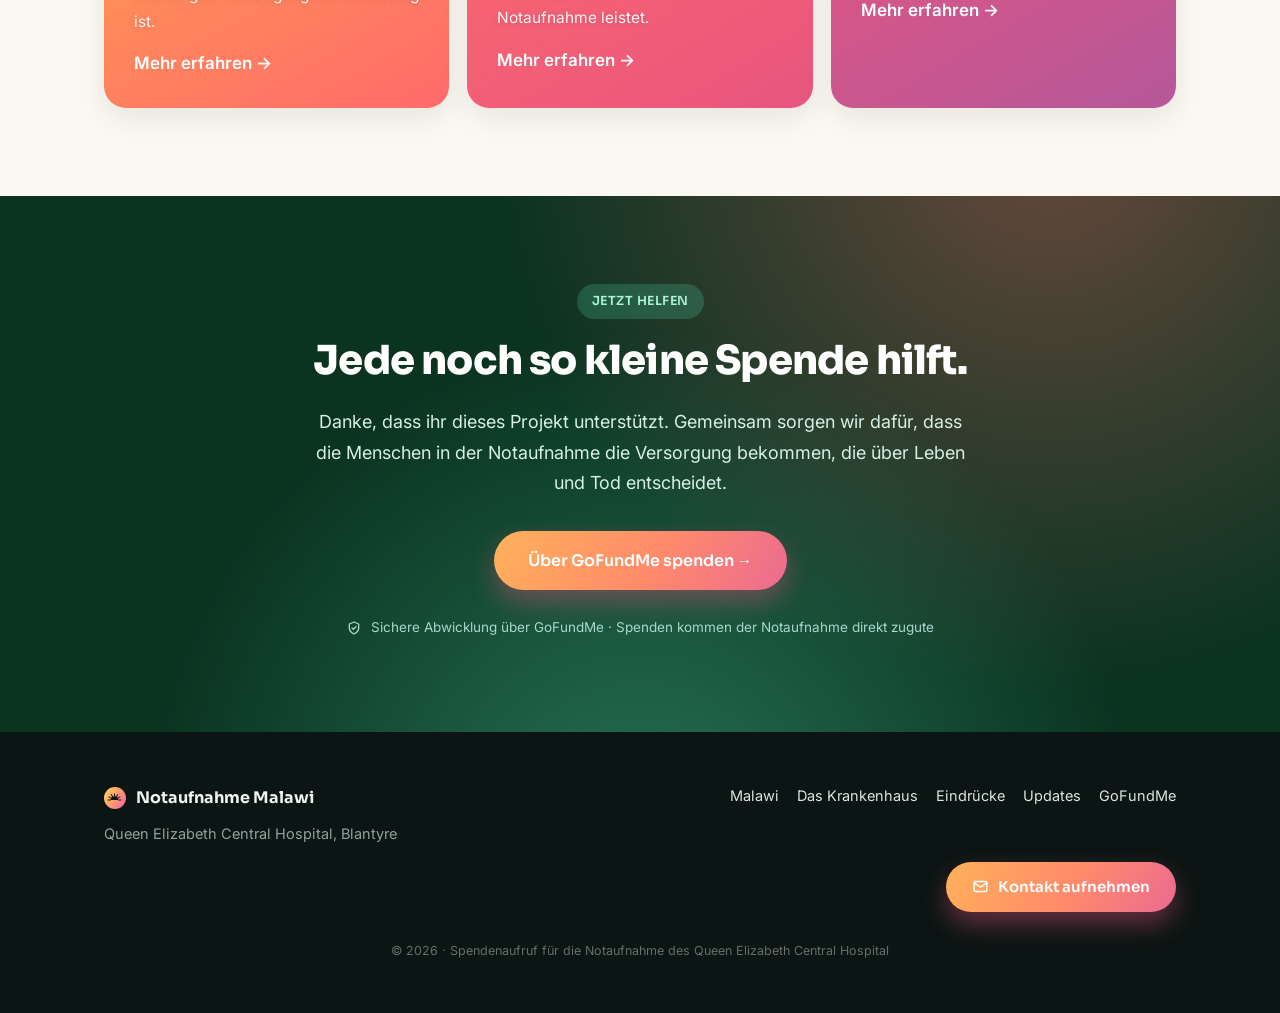
==== commit f4422ec9: "Update index.html" ====
--- a/index.html
+++ b/index.html
@@ -178,7 +178,7 @@
 <script>
   // ==== SPENDENSTAND hier aktualisieren ====
   const SPENDENZIEL = 18000;   // Startziel in Euro
-  const SPENDENSTAND = 65;      // <-- aktuellen Stand eintragen, z. B. 4200
+  const SPENDENSTAND = 1871;      // <-- aktuellen Stand eintragen, z. B. 4200
 </script>
 <script src="script.js?v=12"></script>
 </body>
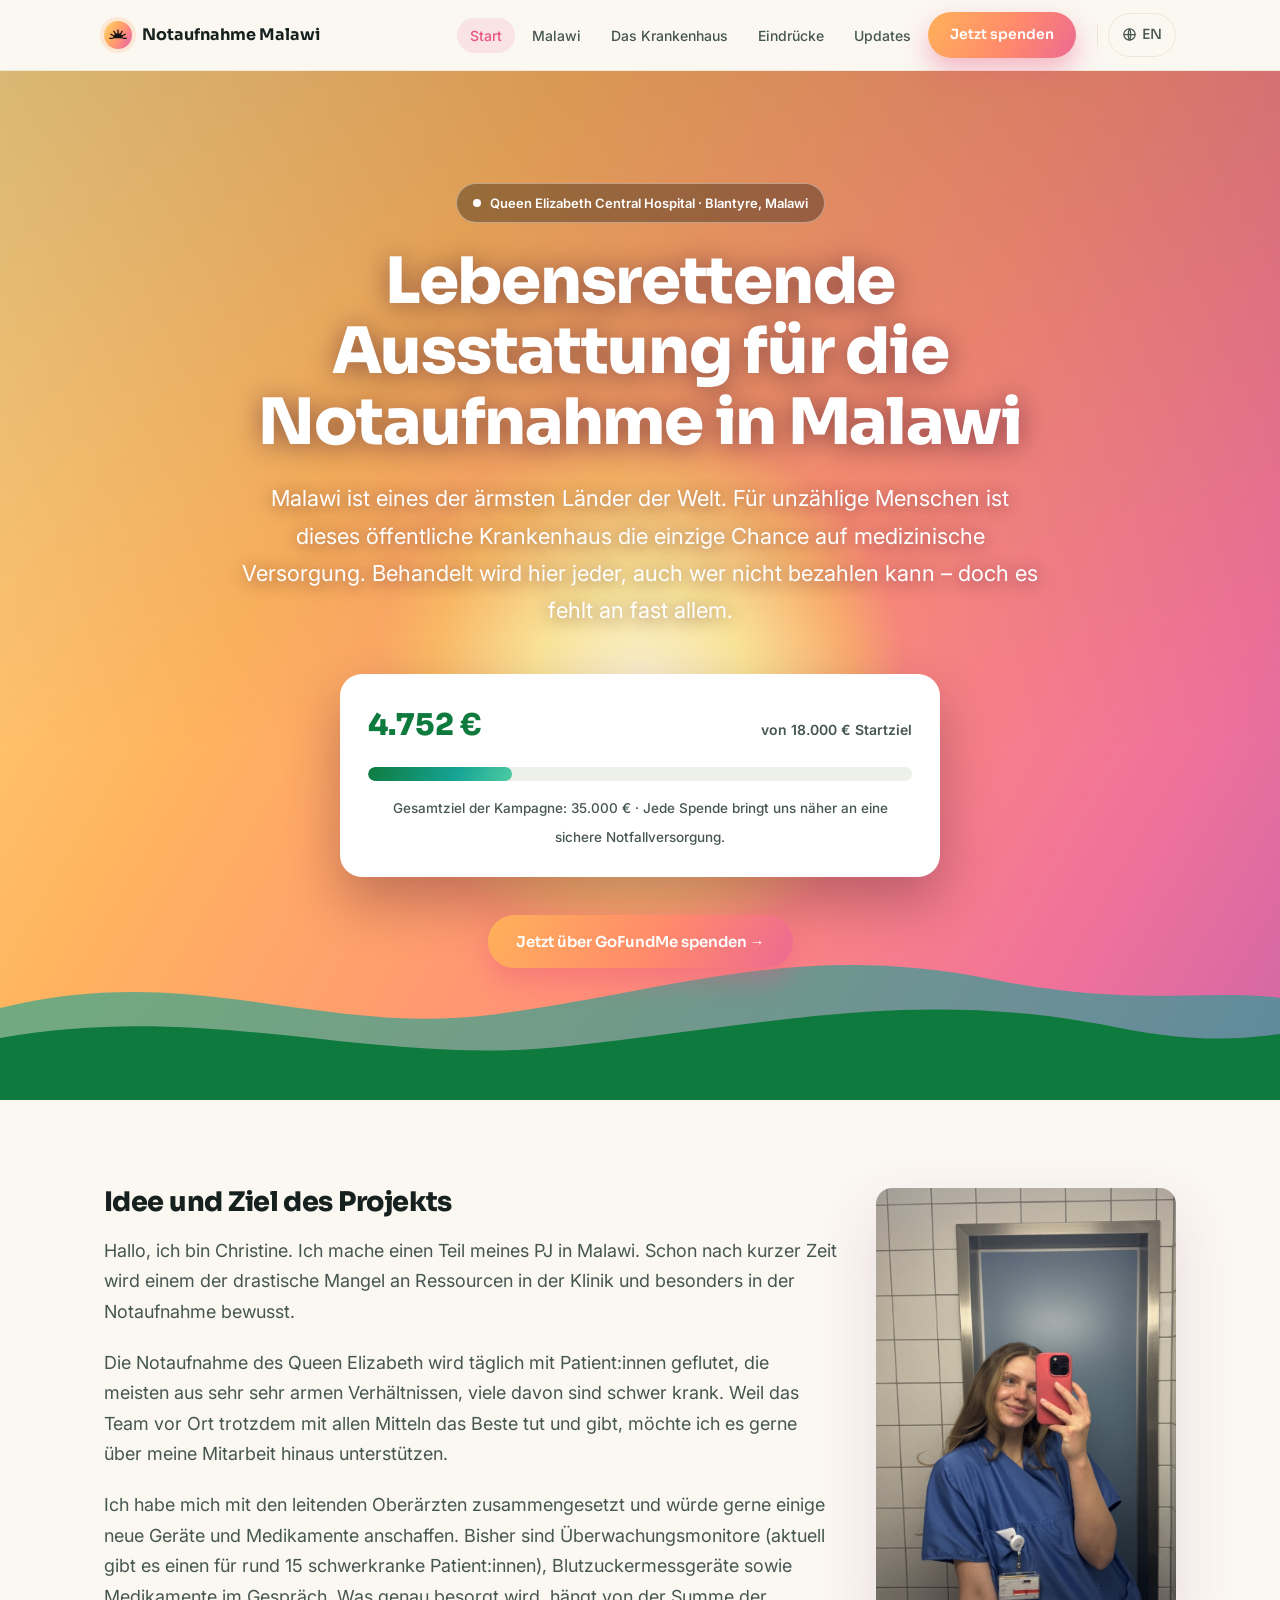
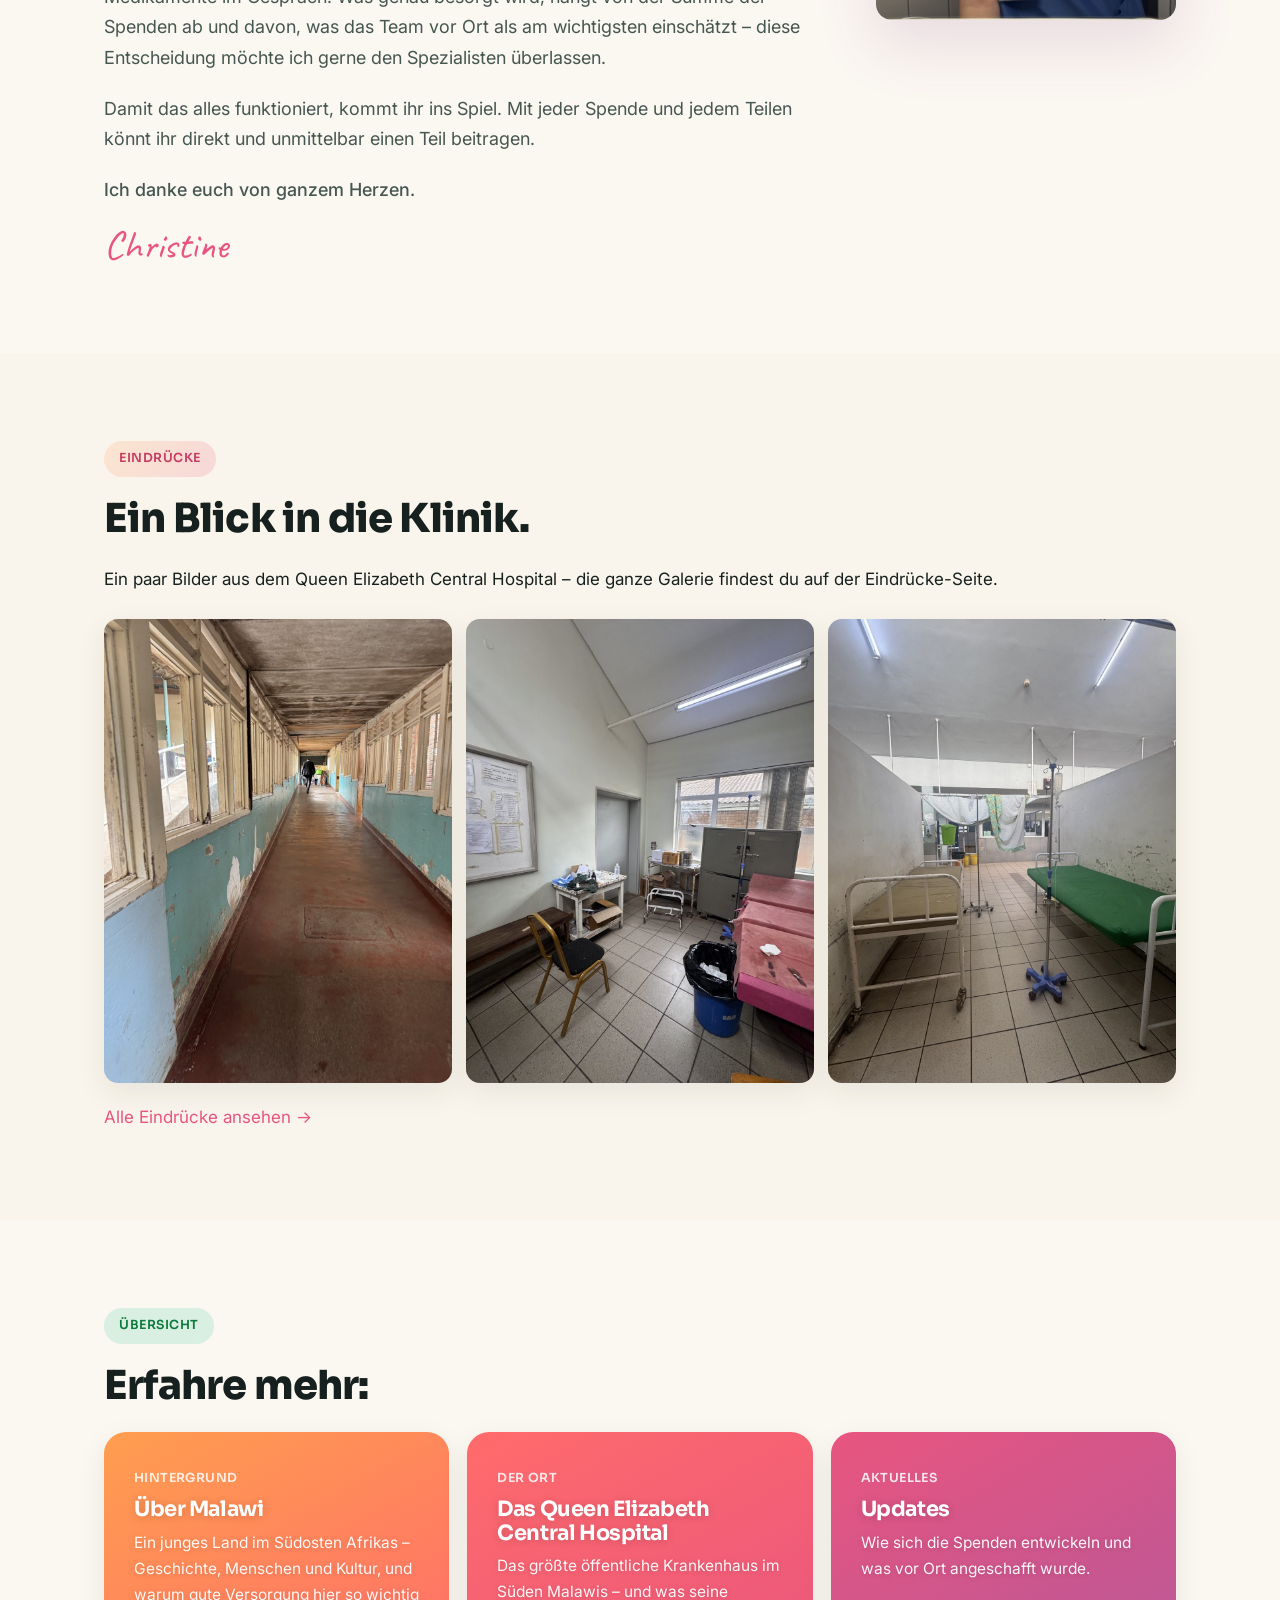
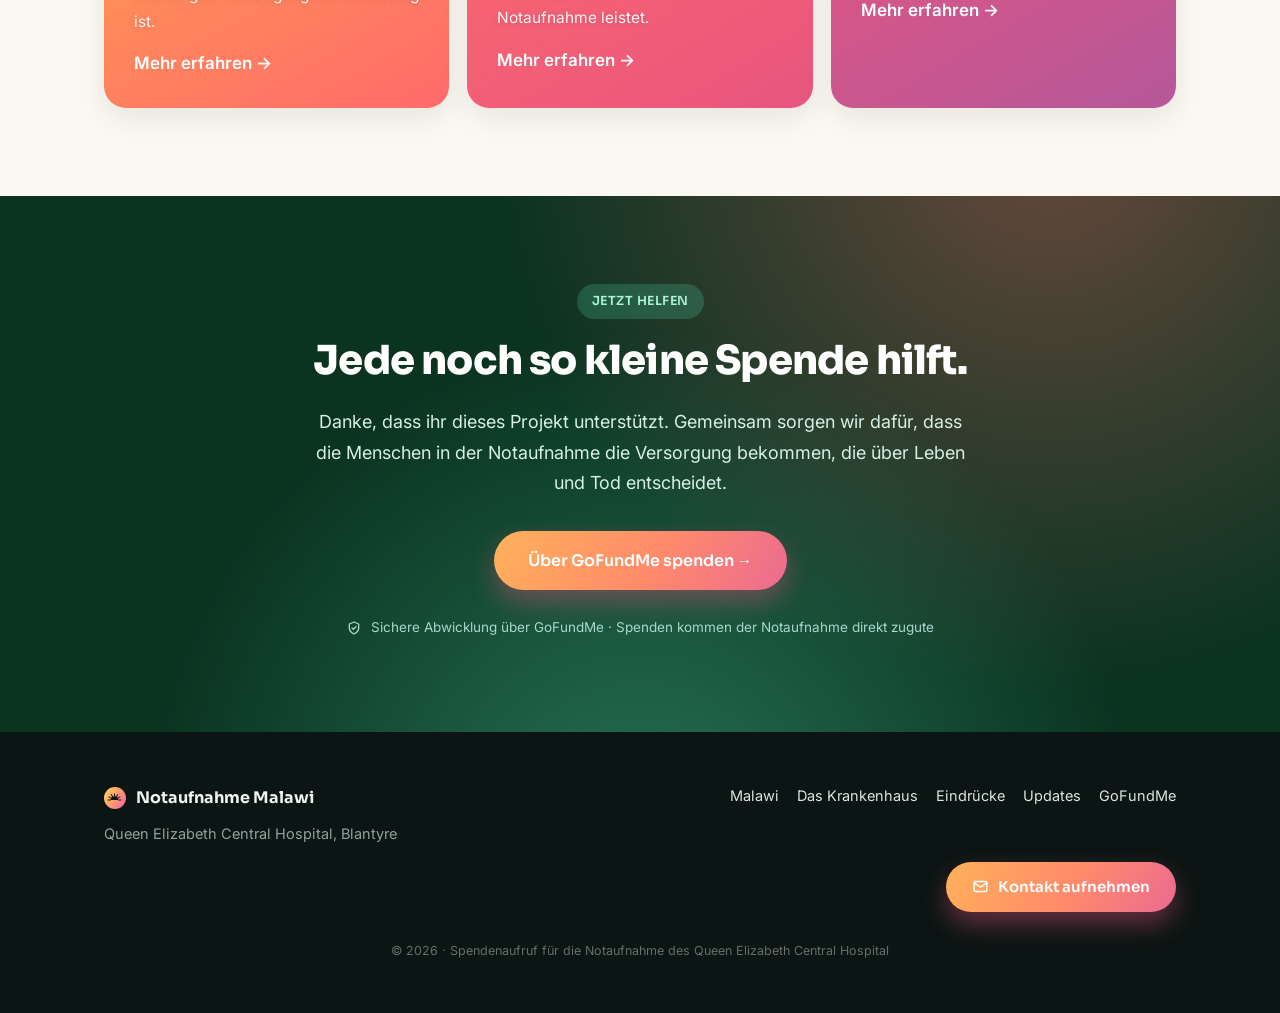
==== commit c0f1ca3b: "Update index.html" ====
--- a/index.html
+++ b/index.html
@@ -178,7 +178,7 @@
 <script>
   // ==== SPENDENSTAND hier aktualisieren ====
   const SPENDENZIEL = 18000;   // Startziel in Euro
-  const SPENDENSTAND = 1871;      // <-- aktuellen Stand eintragen, z. B. 4200
+  const SPENDENSTAND = 4752;      // <-- aktuellen Stand eintragen, z. B. 4200
 </script>
 <script src="script.js?v=12"></script>
 </body>
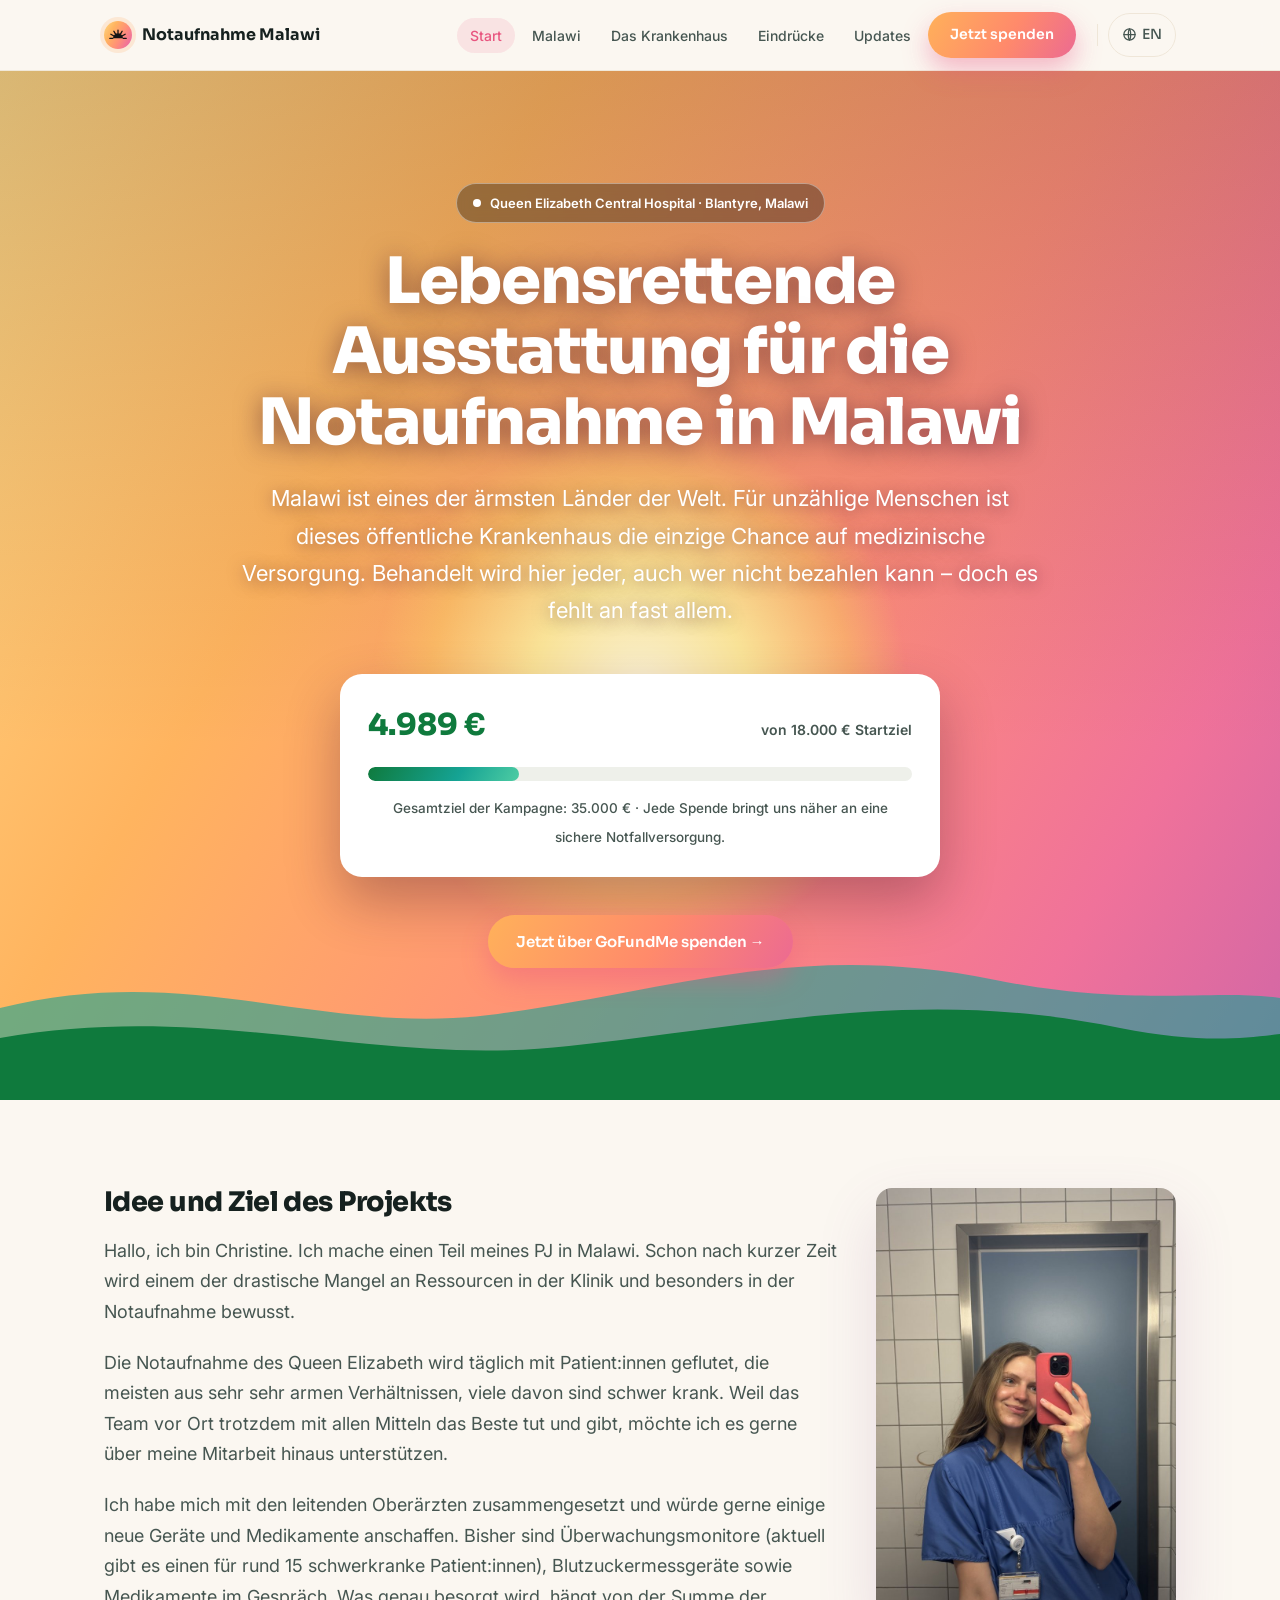
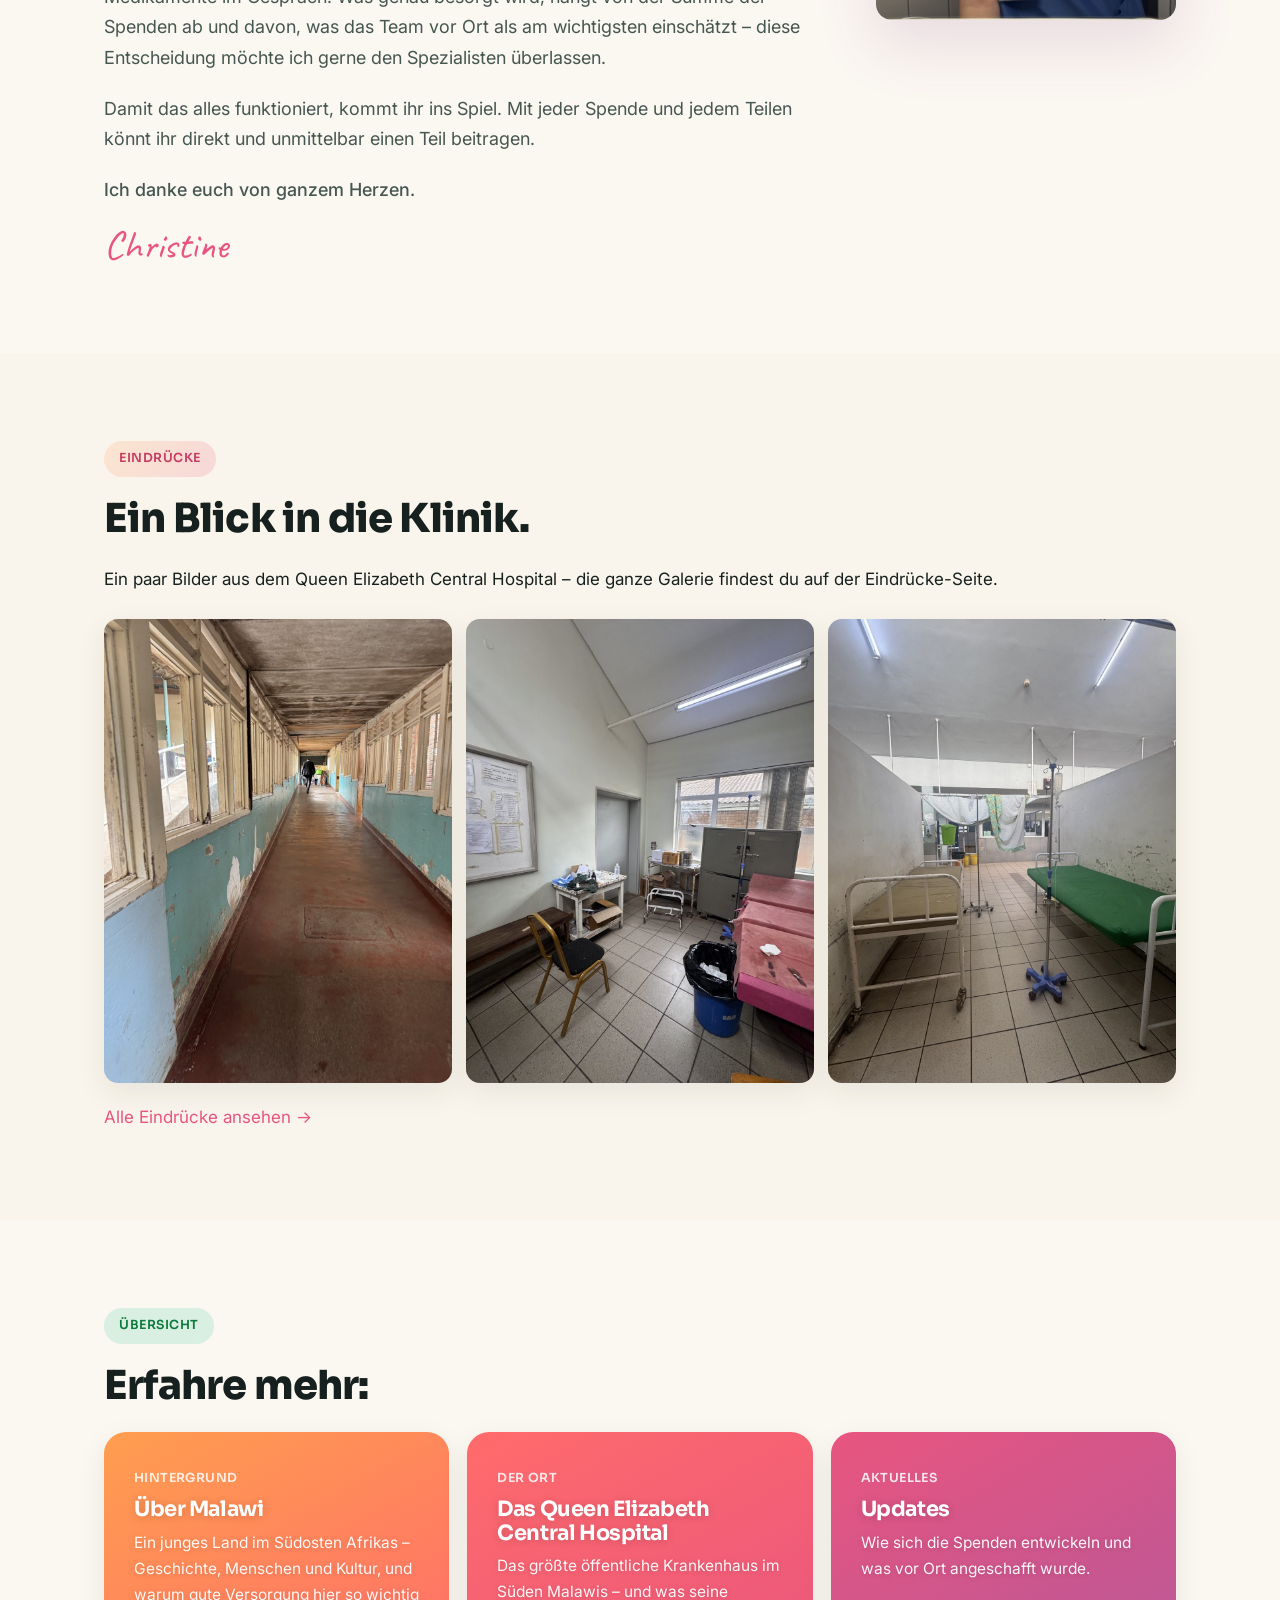
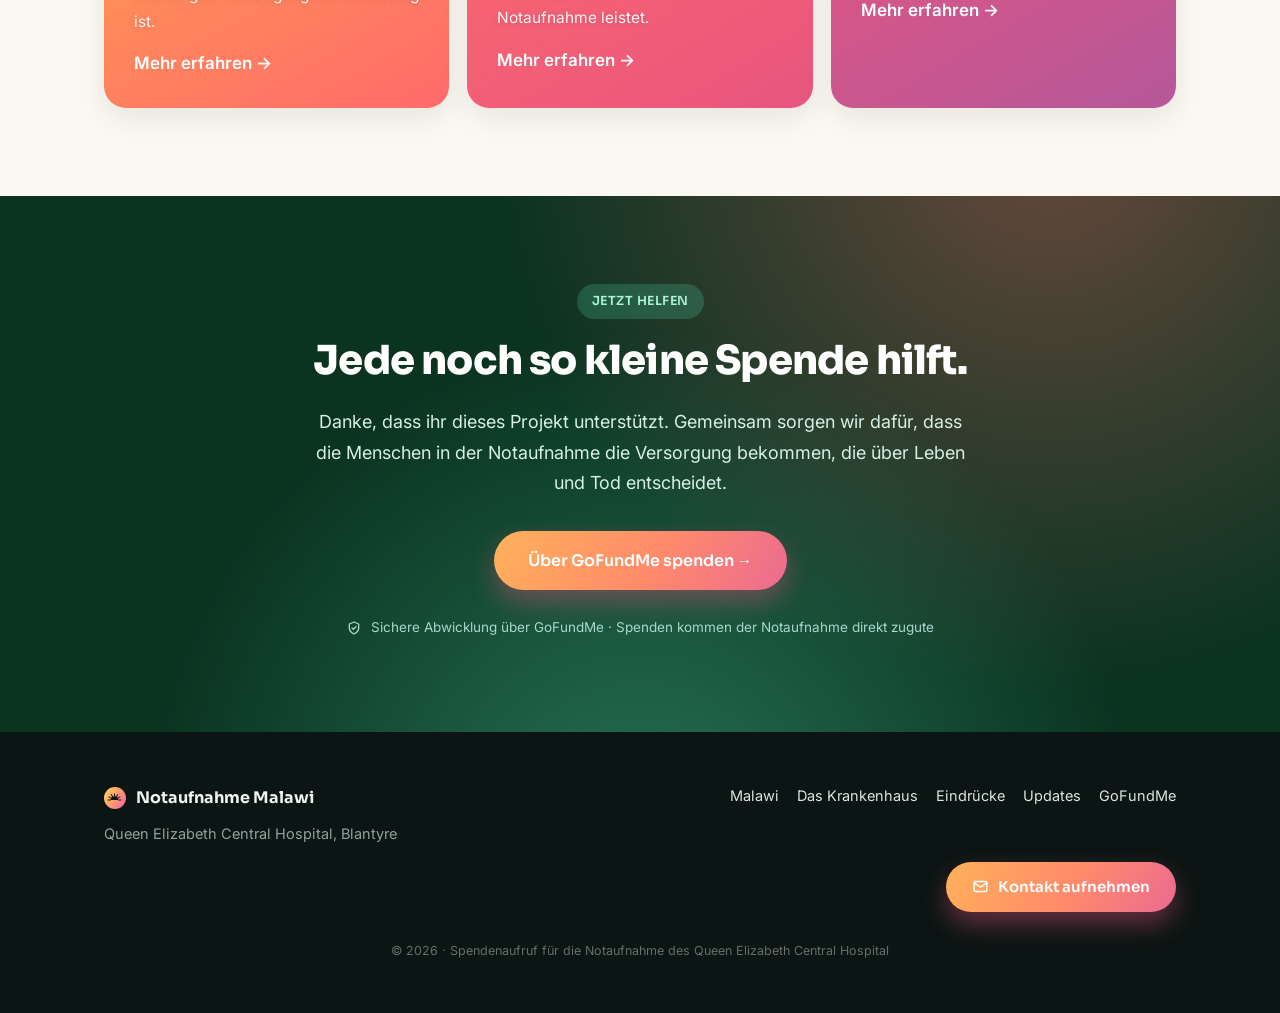
==== commit 0b85b5b2: "Update index.html" ====
--- a/index.html
+++ b/index.html
@@ -178,7 +178,7 @@
 <script>
   // ==== SPENDENSTAND hier aktualisieren ====
   const SPENDENZIEL = 18000;   // Startziel in Euro
-  const SPENDENSTAND = 4752;      // <-- aktuellen Stand eintragen, z. B. 4200
+  const SPENDENSTAND = 4989;      // <-- aktuellen Stand eintragen, z. B. 4200
 </script>
 <script src="script.js?v=12"></script>
 </body>
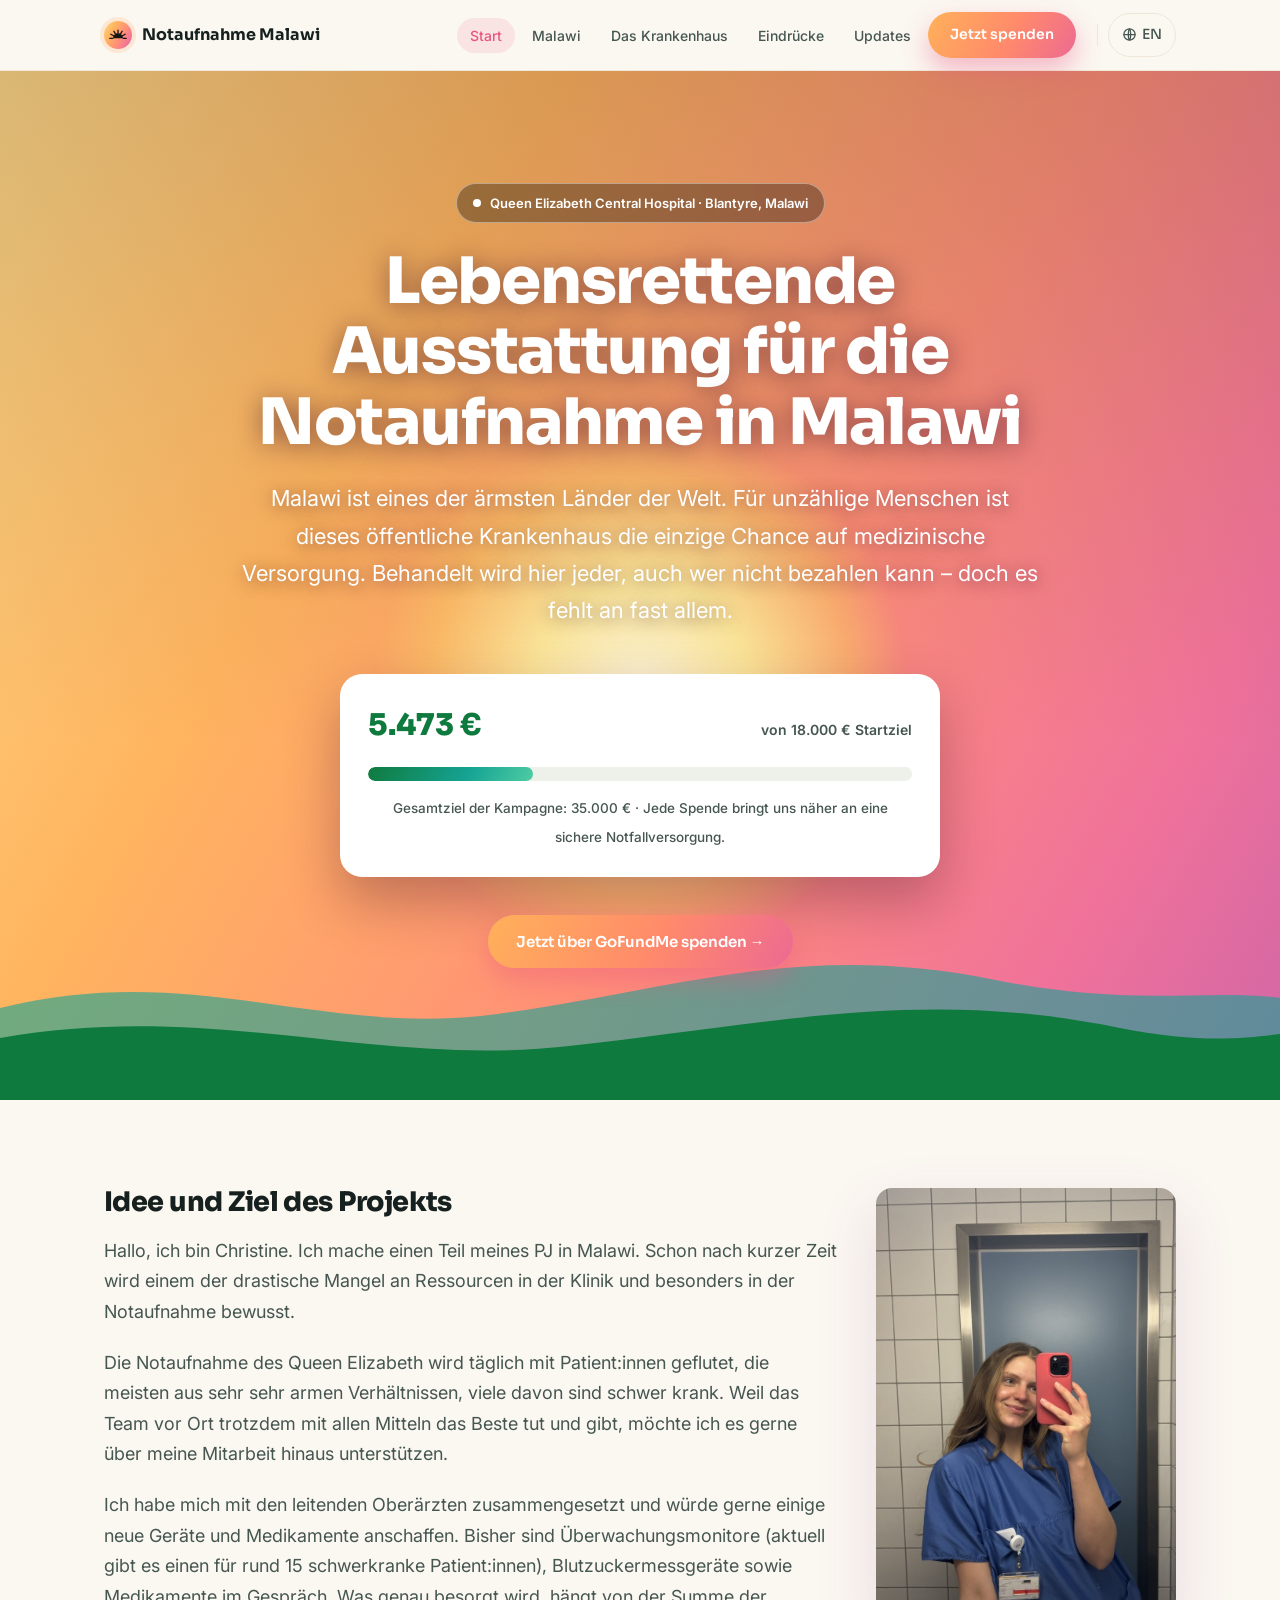
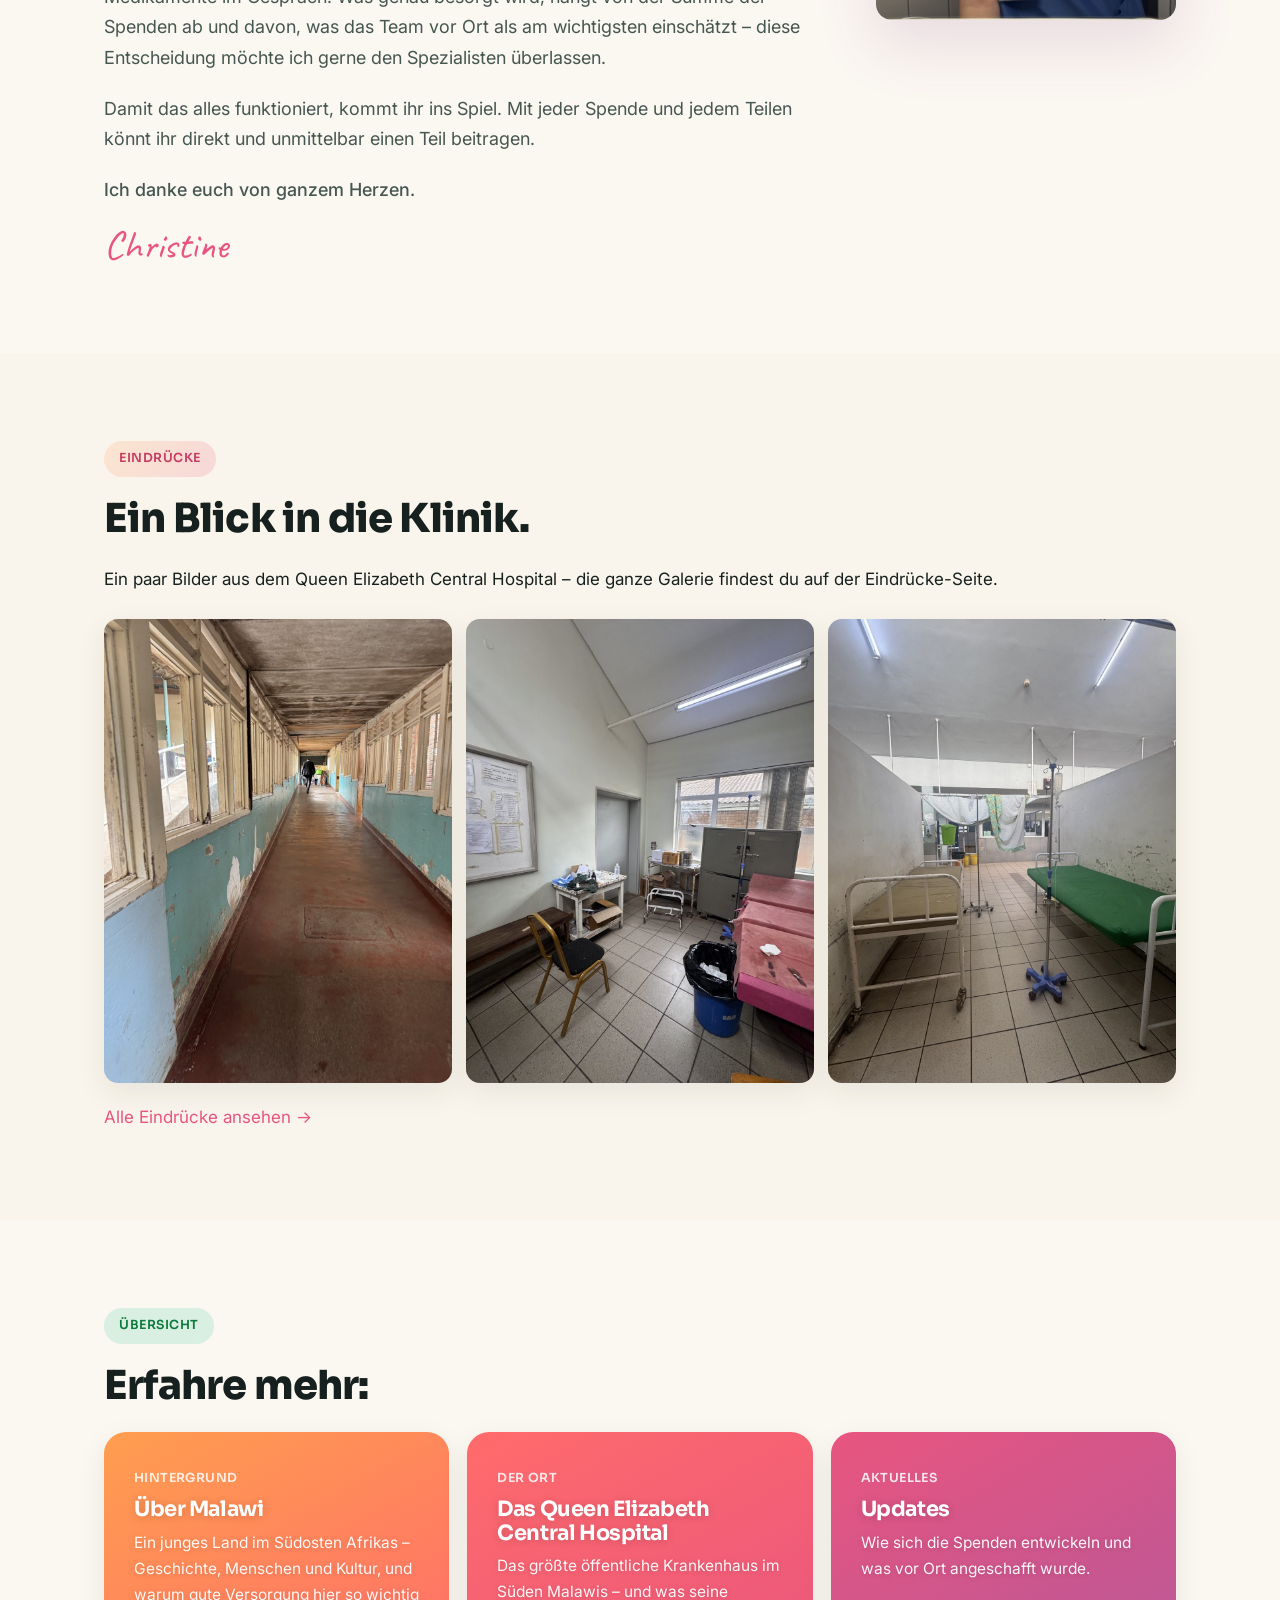
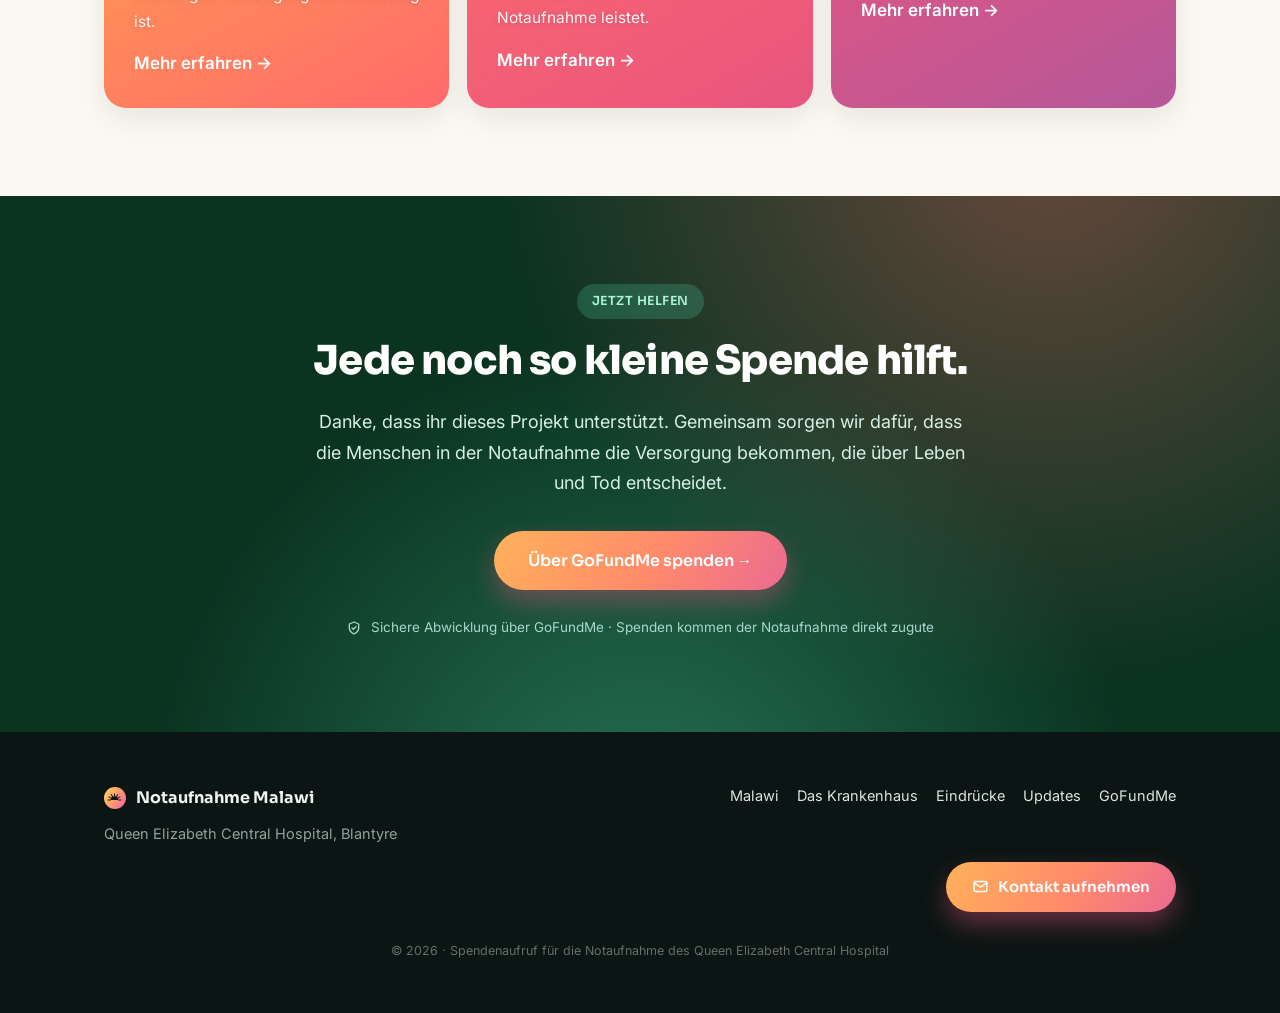
==== commit 49f700d7: "Update index.html" ====
--- a/index.html
+++ b/index.html
@@ -178,7 +178,7 @@
 <script>
   // ==== SPENDENSTAND hier aktualisieren ====
   const SPENDENZIEL = 18000;   // Startziel in Euro
-  const SPENDENSTAND = 4989;      // <-- aktuellen Stand eintragen, z. B. 4200
+  const SPENDENSTAND = 5473;      // <-- aktuellen Stand eintragen, z. B. 4200
 </script>
 <script src="script.js?v=12"></script>
 </body>
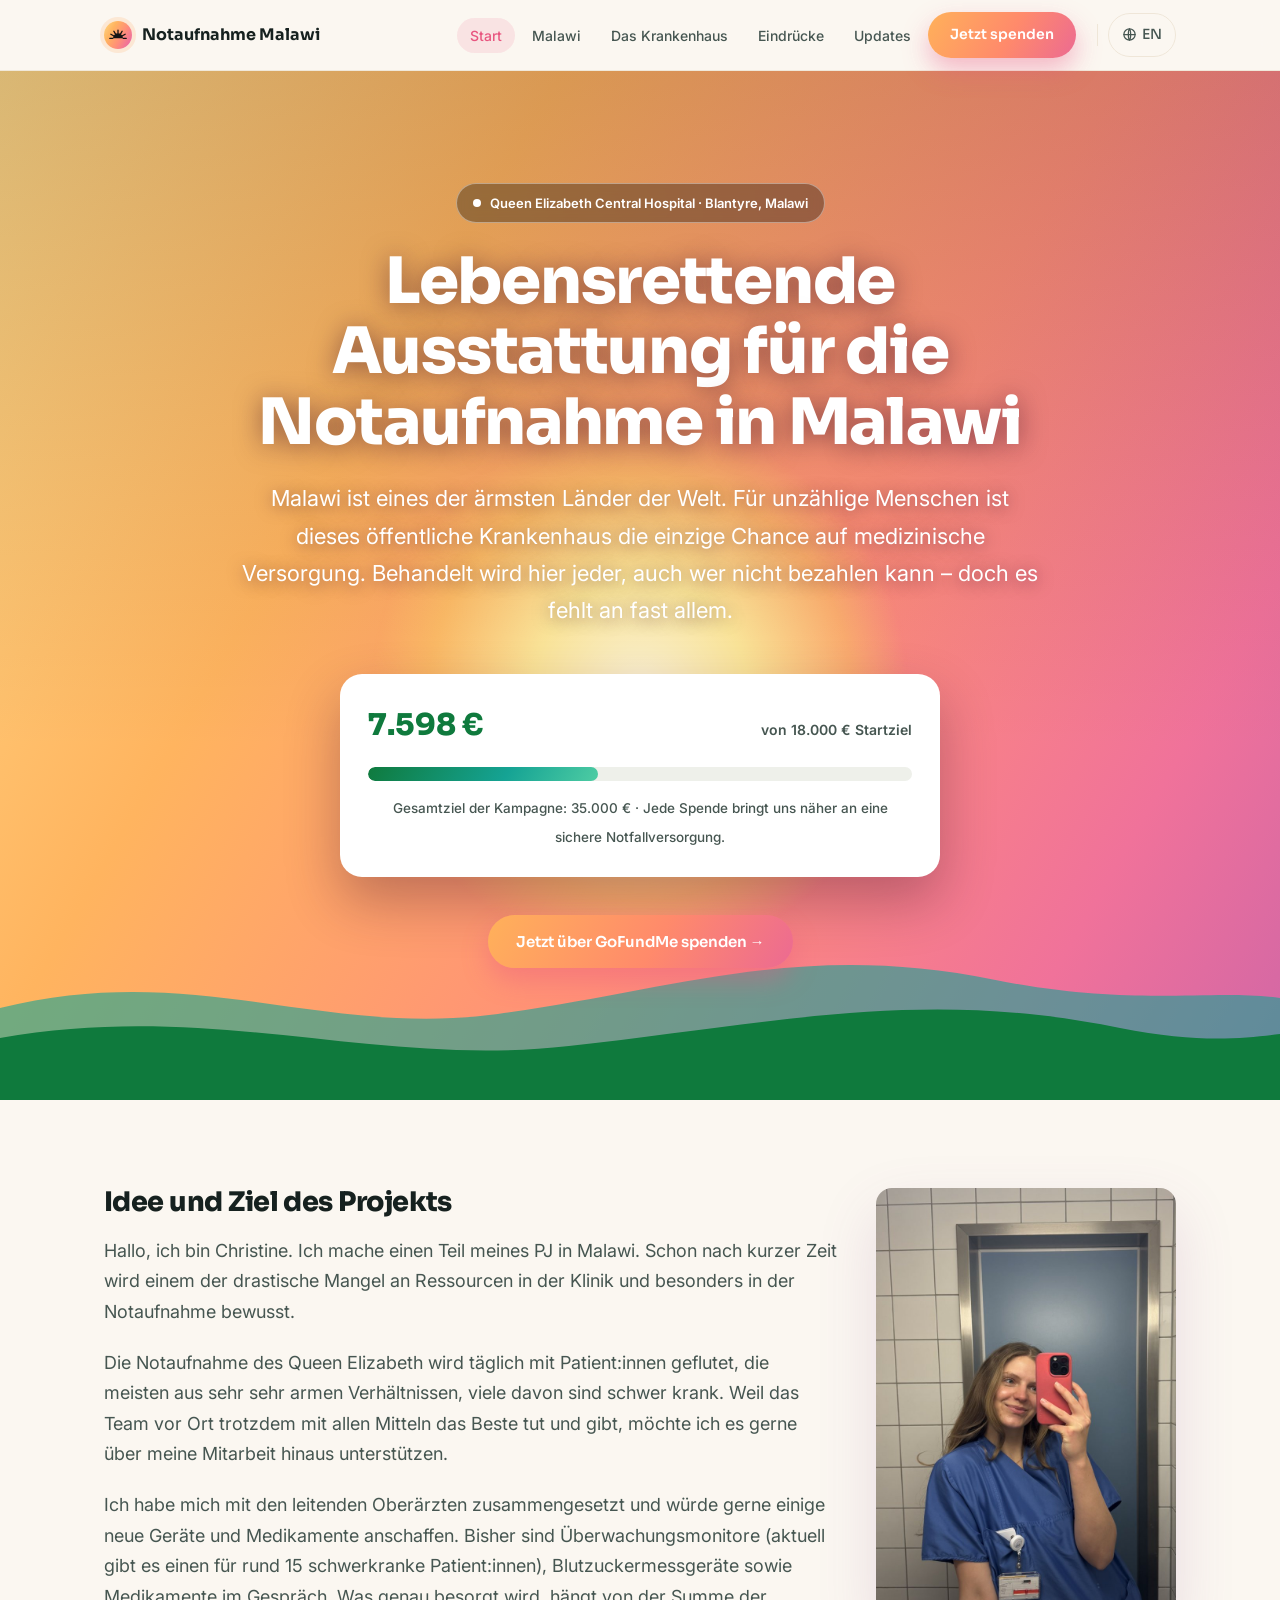
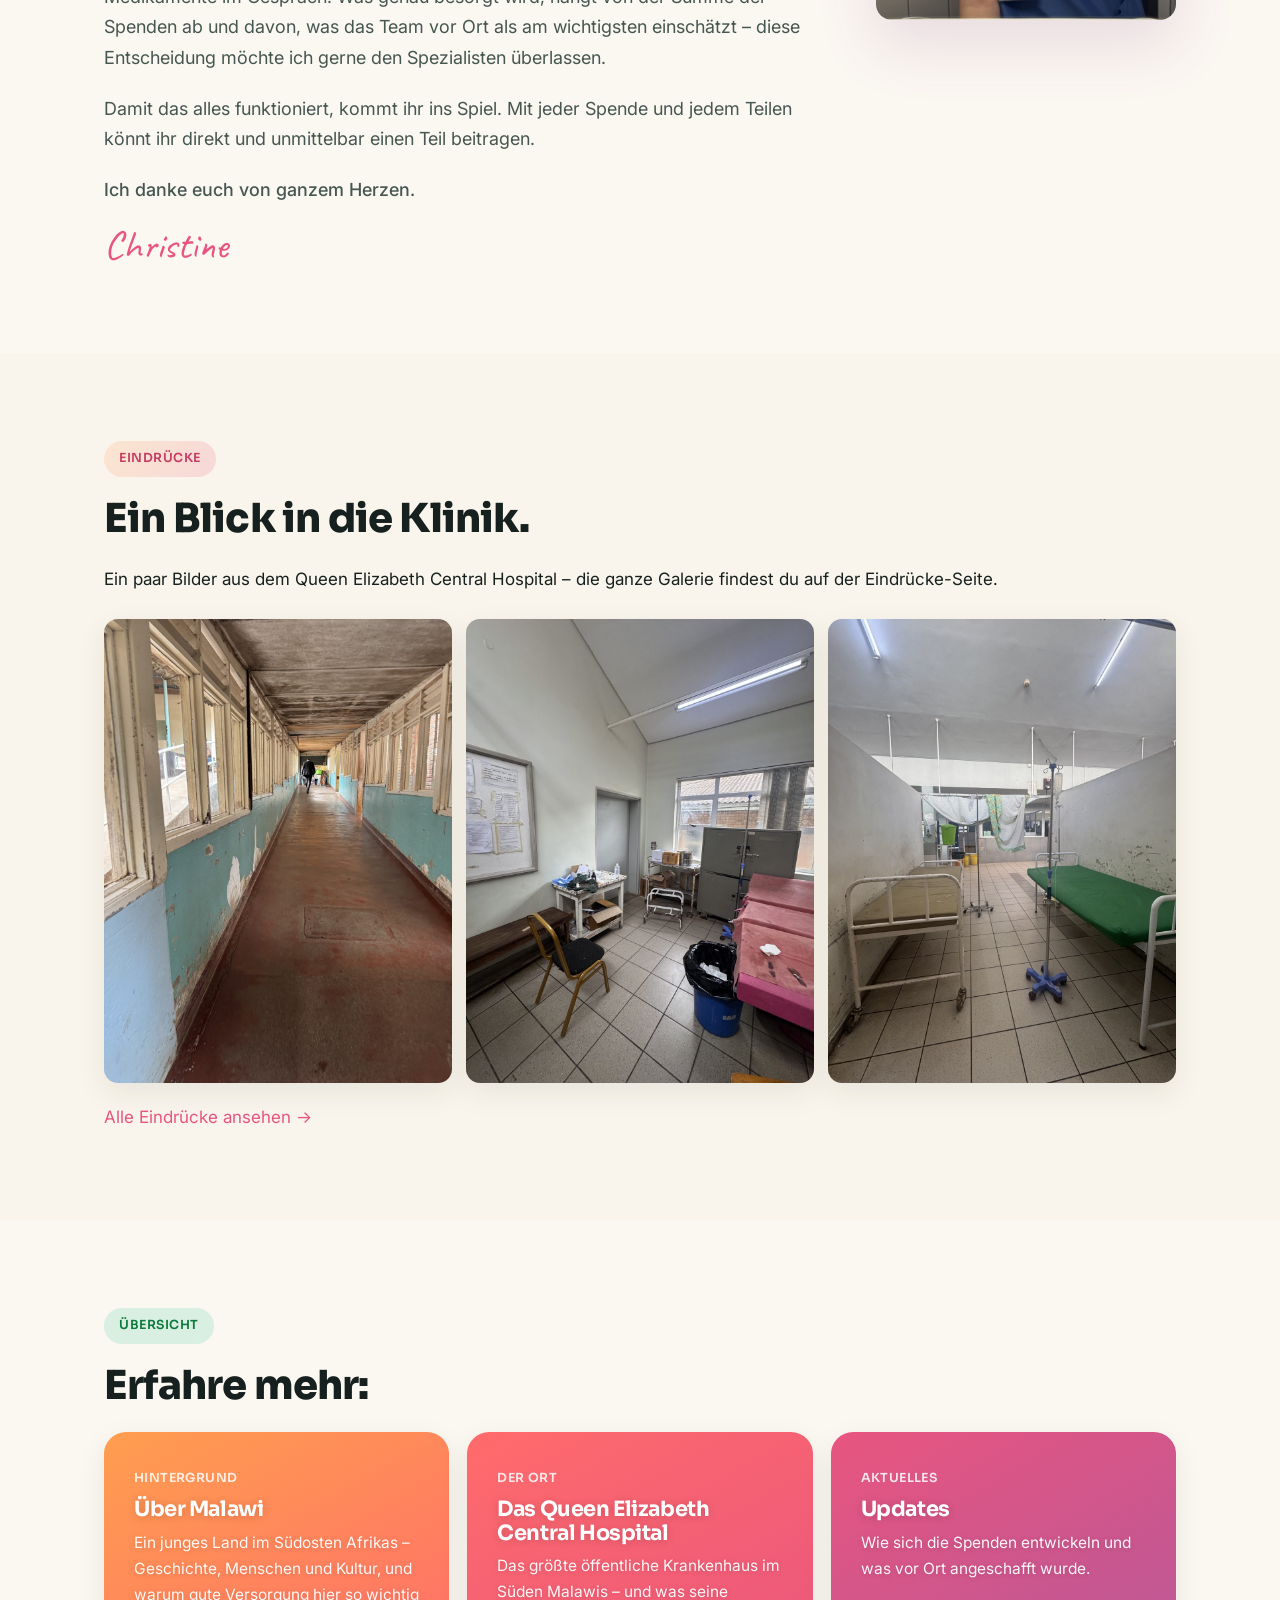
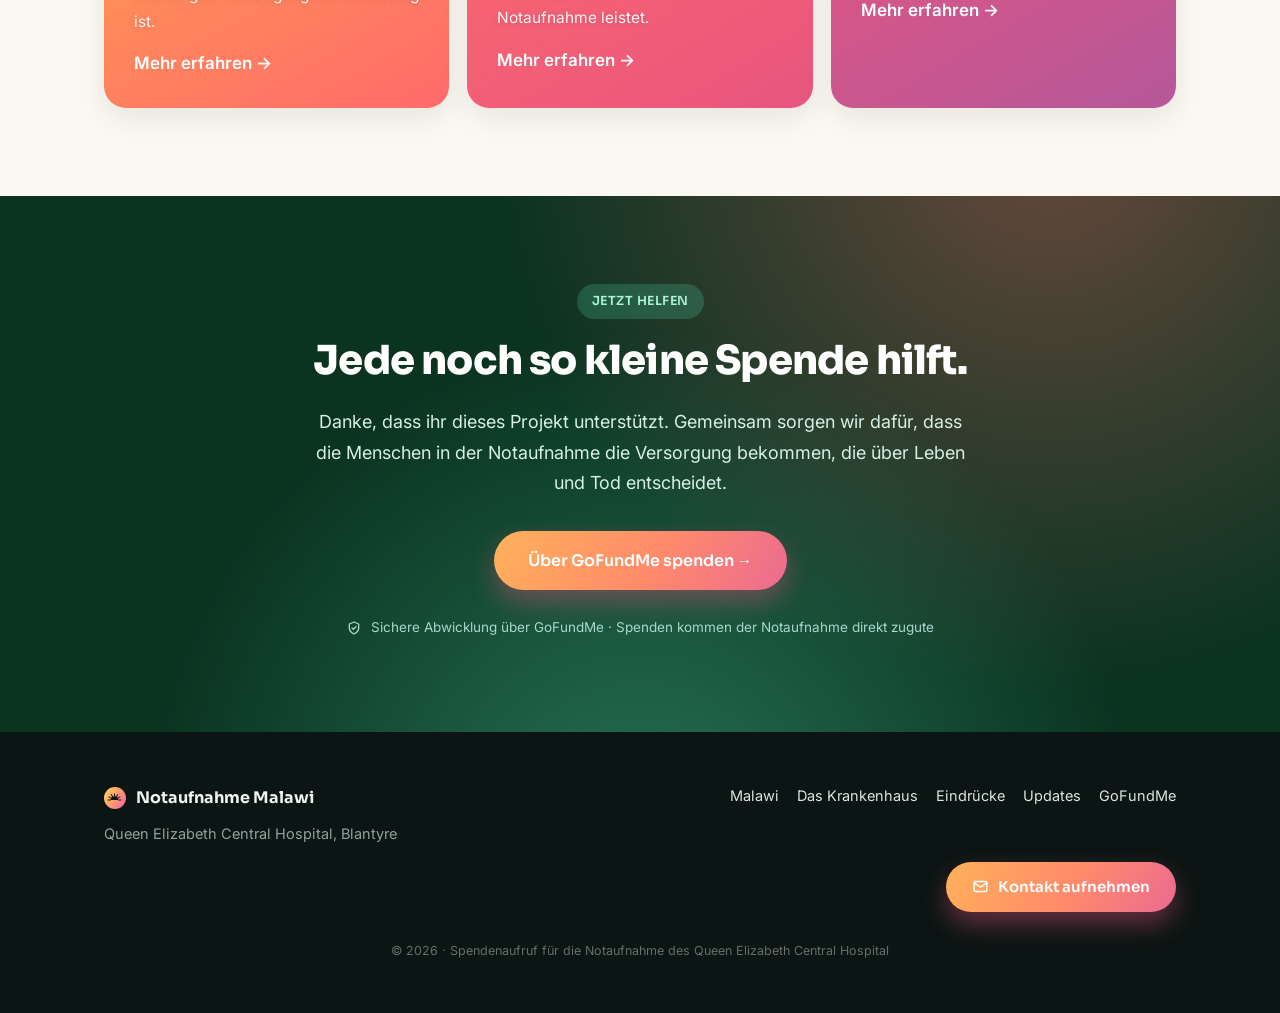
==== commit 53dbbf88: "Update index.html" ====
--- a/index.html
+++ b/index.html
@@ -178,7 +178,7 @@
 <script>
   // ==== SPENDENSTAND hier aktualisieren ====
   const SPENDENZIEL = 18000;   // Startziel in Euro
-  const SPENDENSTAND = 5473;      // <-- aktuellen Stand eintragen, z. B. 4200
+  const SPENDENSTAND = 7598;      // <-- aktuellen Stand eintragen, z. B. 4200
 </script>
 <script src="script.js?v=12"></script>
 </body>
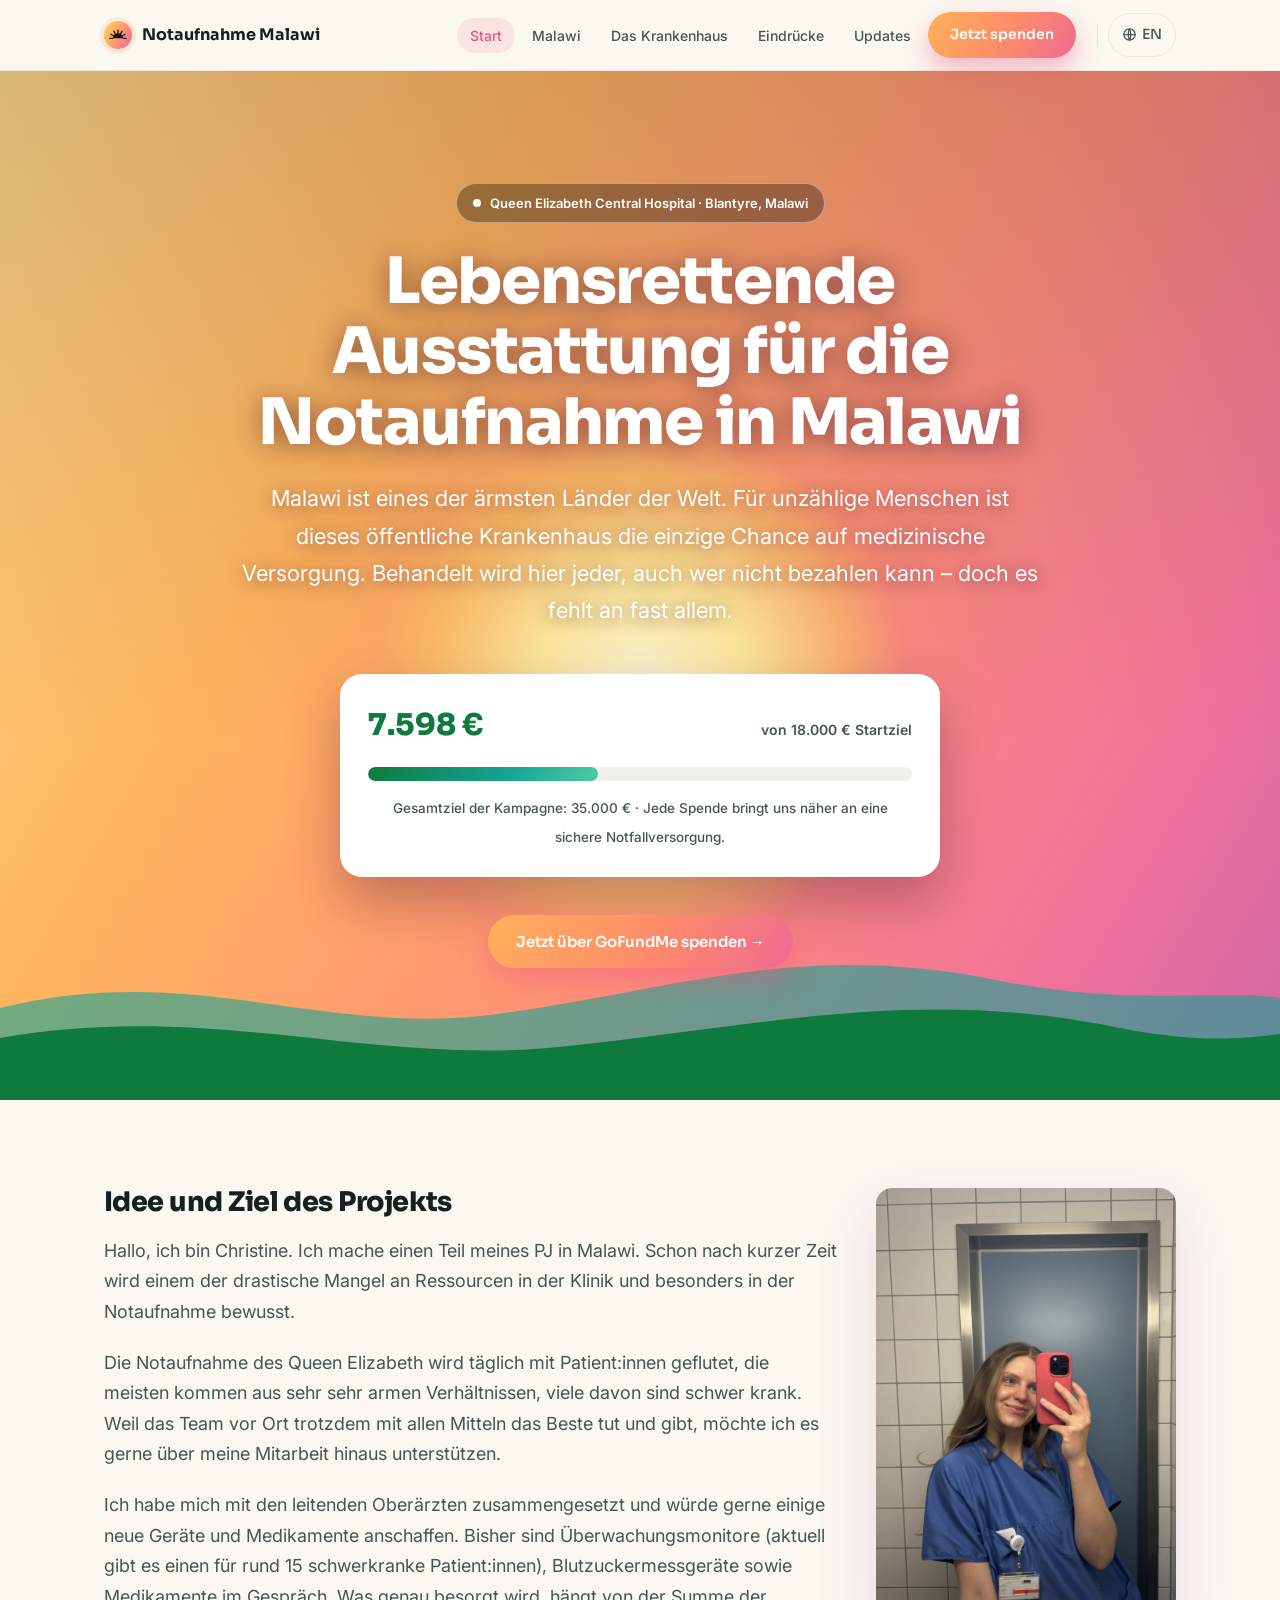
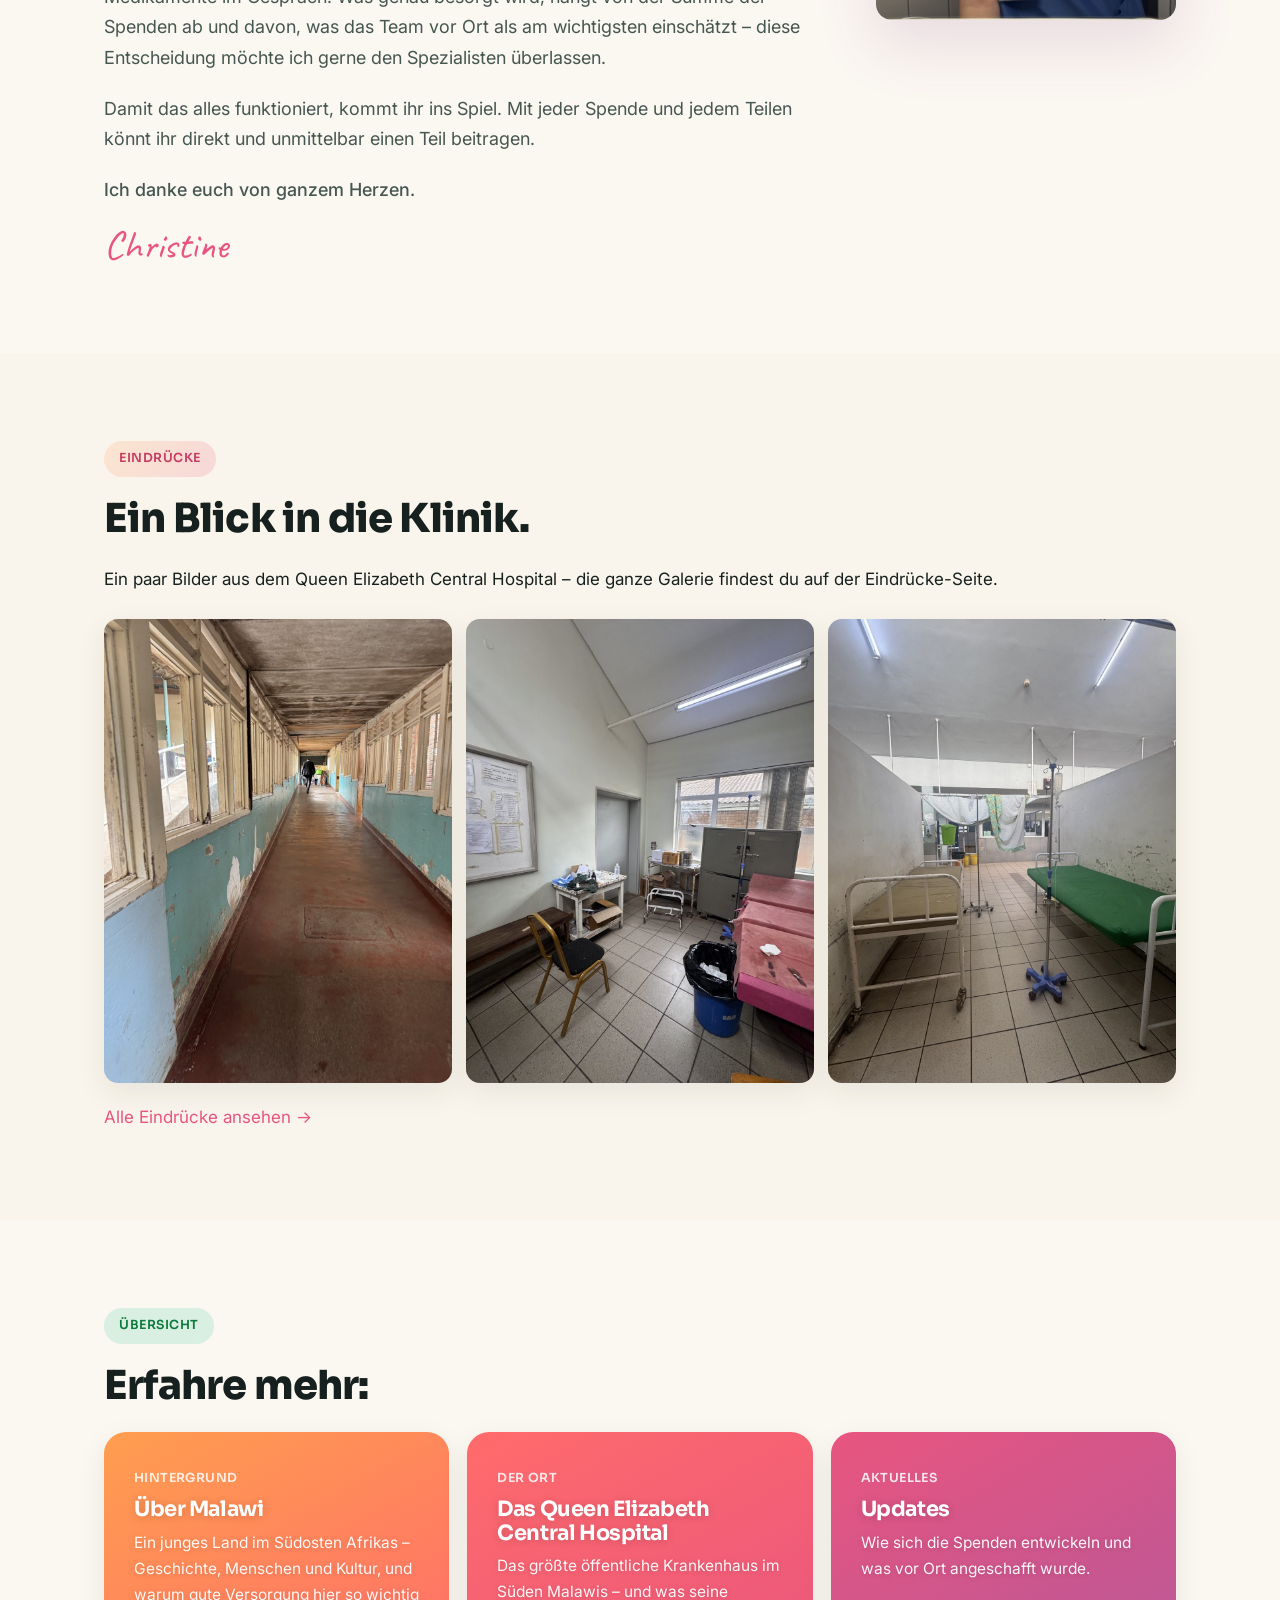
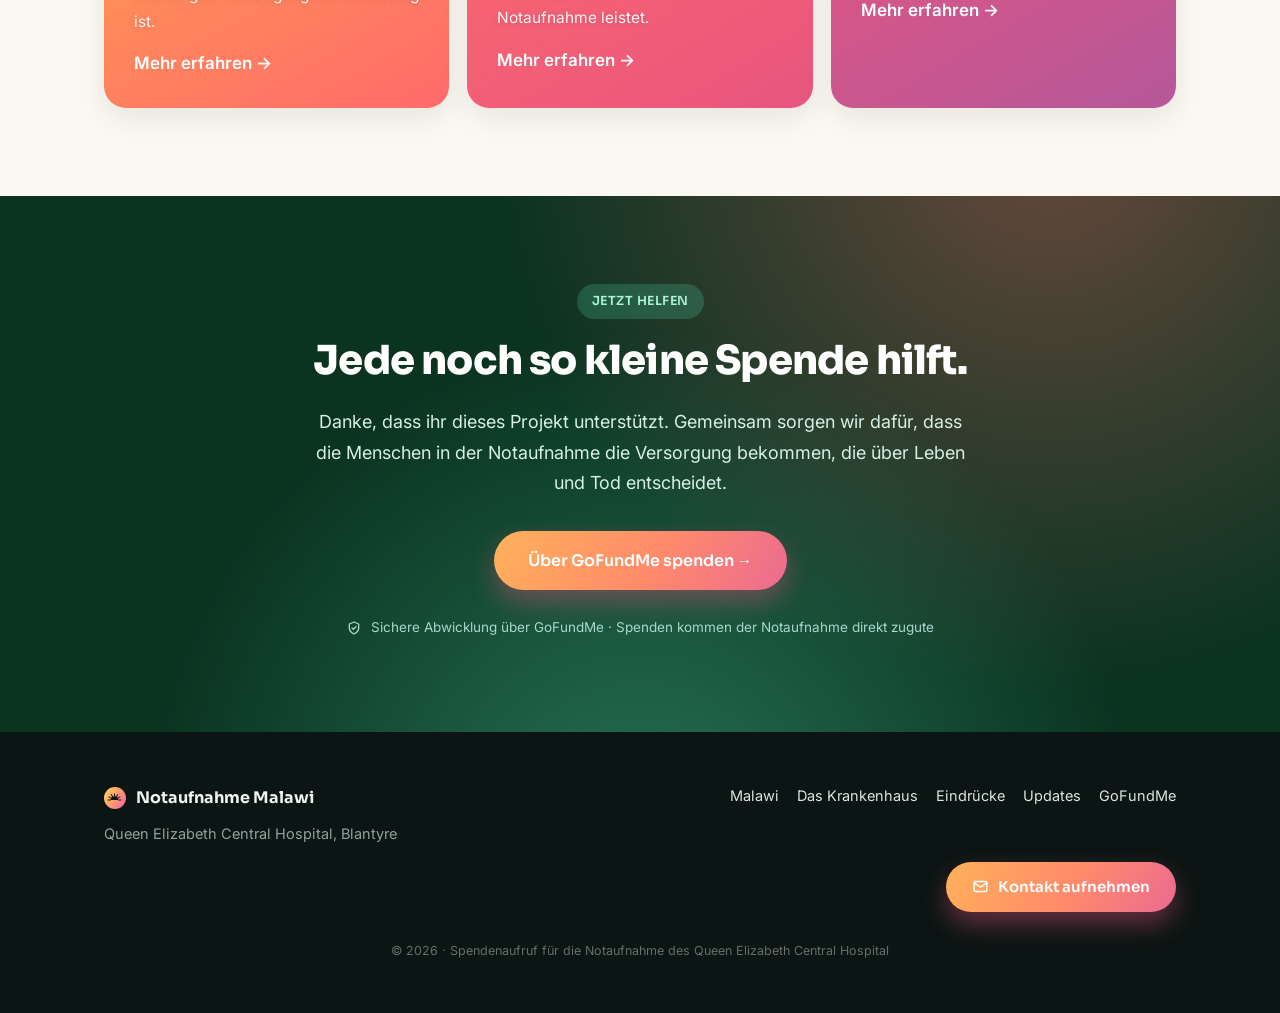
==== commit ab2ecbee: "Update index.html" ====
--- a/index.html
+++ b/index.html
@@ -82,7 +82,7 @@
       <h2 class="title" style="font-size:clamp(21px,2.4vw,27px);margin-bottom:18px">Idee und Ziel des Projekts</h2>
       <div class="prose">
         <p>Hallo, ich bin Christine. Ich mache einen Teil meines PJ in Malawi. Schon nach kurzer Zeit wird einem der drastische Mangel an Ressourcen in der Klinik und besonders in der Notaufnahme bewusst.</p>
-        <p>Die Notaufnahme des Queen Elizabeth wird täglich mit Patient:innen geflutet, die meisten aus sehr sehr armen Verhältnissen, viele davon sind schwer krank. Weil das Team vor Ort trotzdem mit allen Mitteln das Beste tut und gibt, möchte ich es gerne über meine Mitarbeit hinaus unterstützen.</p>
+        <p>Die Notaufnahme des Queen Elizabeth wird täglich mit Patient:innen geflutet, die meisten kommen aus sehr sehr armen Verhältnissen, viele davon sind schwer krank. Weil das Team vor Ort trotzdem mit allen Mitteln das Beste tut und gibt, möchte ich es gerne über meine Mitarbeit hinaus unterstützen.</p>
         <p>Ich habe mich mit den leitenden Oberärzten zusammengesetzt und würde gerne einige neue Geräte und Medikamente anschaffen. Bisher sind Überwachungsmonitore (aktuell gibt es einen für rund 15 schwerkranke Patient:innen), Blutzuckermessgeräte sowie Medikamente im Gespräch. Was genau besorgt wird, hängt von der Summe der Spenden ab und davon, was das Team vor Ort als am wichtigsten einschätzt – diese Entscheidung möchte ich gerne den Spezialisten überlassen.</p>
         <p>Damit das alles funktioniert, kommt ihr ins Spiel. Mit jeder Spende und jedem Teilen könnt ihr direkt und unmittelbar einen Teil beitragen.</p>
         <p class="danke">Ich danke euch von ganzem Herzen.</p>
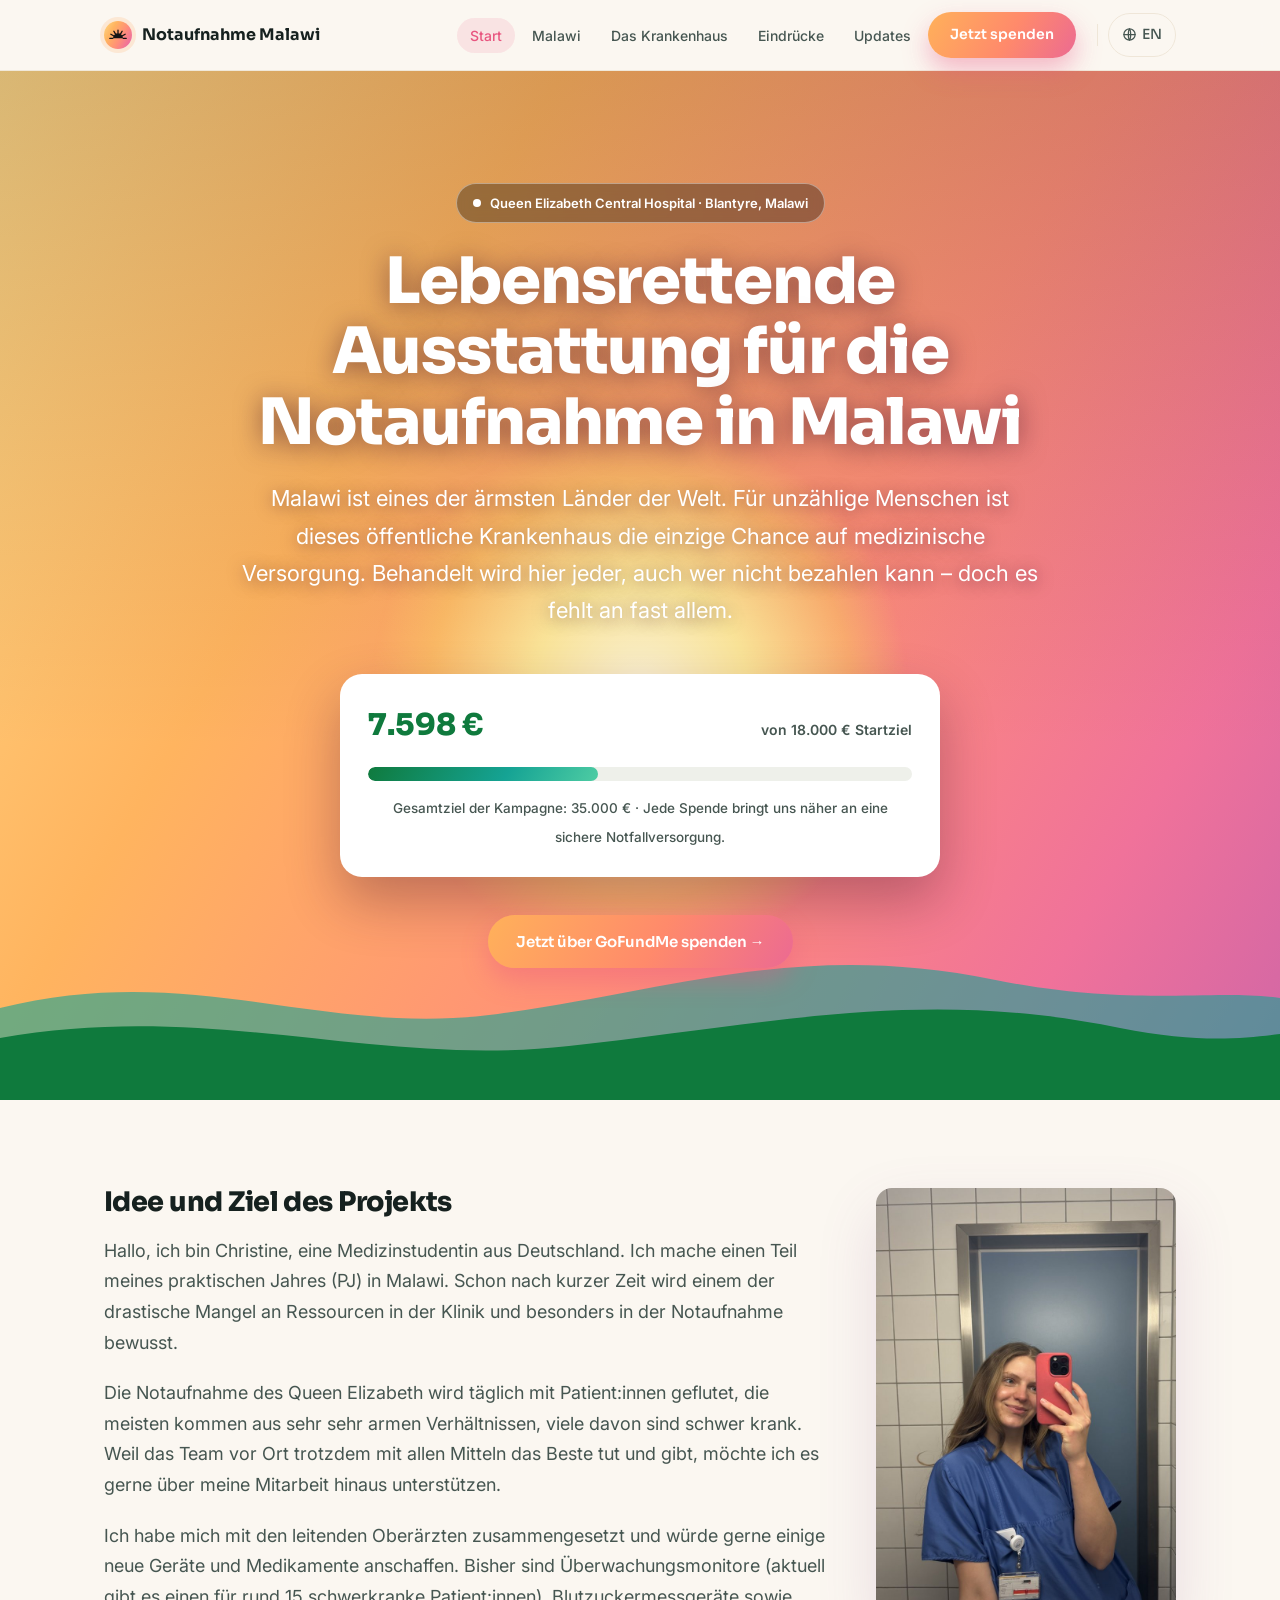
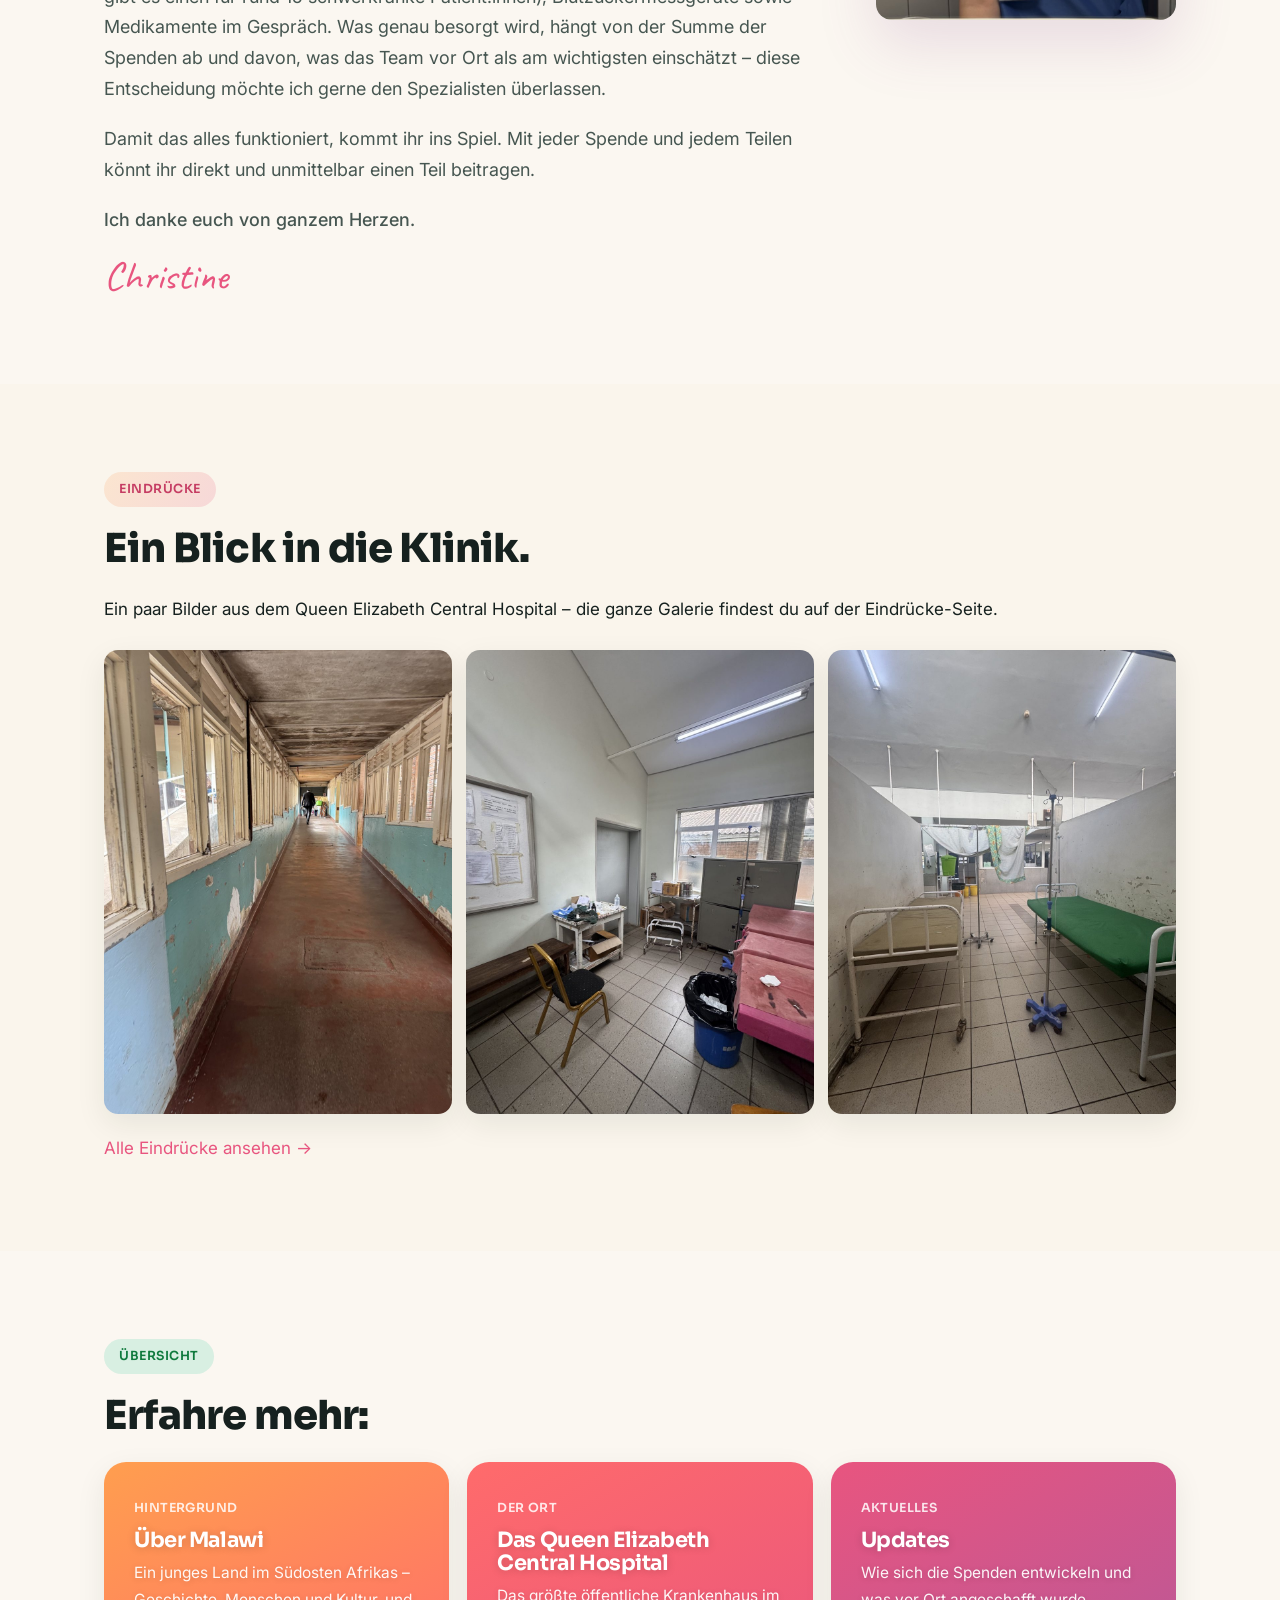
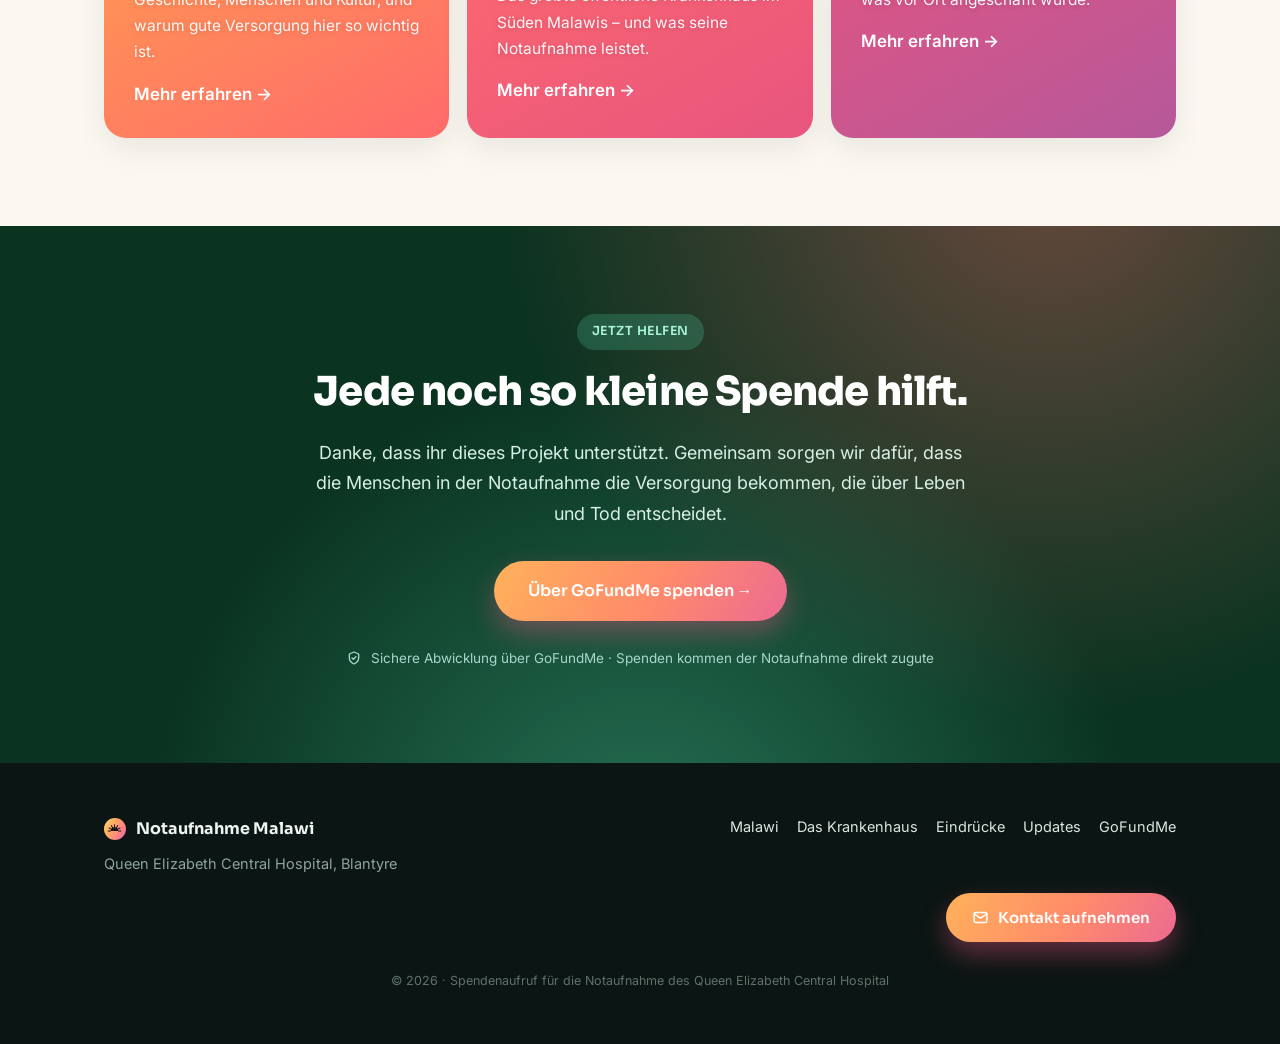
==== commit 0ffb1db1: "Update index.html" ====
--- a/index.html
+++ b/index.html
@@ -81,7 +81,7 @@
     <div class="intro-text">
       <h2 class="title" style="font-size:clamp(21px,2.4vw,27px);margin-bottom:18px">Idee und Ziel des Projekts</h2>
       <div class="prose">
-        <p>Hallo, ich bin Christine. Ich mache einen Teil meines PJ in Malawi. Schon nach kurzer Zeit wird einem der drastische Mangel an Ressourcen in der Klinik und besonders in der Notaufnahme bewusst.</p>
+        <p>Hallo, ich bin Christine, eine Medizinstudentin aus Deutschland. Ich mache einen Teil meines praktischen Jahres (PJ) in Malawi. Schon nach kurzer Zeit wird einem der drastische Mangel an Ressourcen in der Klinik und besonders in der Notaufnahme bewusst.</p>
         <p>Die Notaufnahme des Queen Elizabeth wird täglich mit Patient:innen geflutet, die meisten kommen aus sehr sehr armen Verhältnissen, viele davon sind schwer krank. Weil das Team vor Ort trotzdem mit allen Mitteln das Beste tut und gibt, möchte ich es gerne über meine Mitarbeit hinaus unterstützen.</p>
         <p>Ich habe mich mit den leitenden Oberärzten zusammengesetzt und würde gerne einige neue Geräte und Medikamente anschaffen. Bisher sind Überwachungsmonitore (aktuell gibt es einen für rund 15 schwerkranke Patient:innen), Blutzuckermessgeräte sowie Medikamente im Gespräch. Was genau besorgt wird, hängt von der Summe der Spenden ab und davon, was das Team vor Ort als am wichtigsten einschätzt – diese Entscheidung möchte ich gerne den Spezialisten überlassen.</p>
         <p>Damit das alles funktioniert, kommt ihr ins Spiel. Mit jeder Spende und jedem Teilen könnt ihr direkt und unmittelbar einen Teil beitragen.</p>
